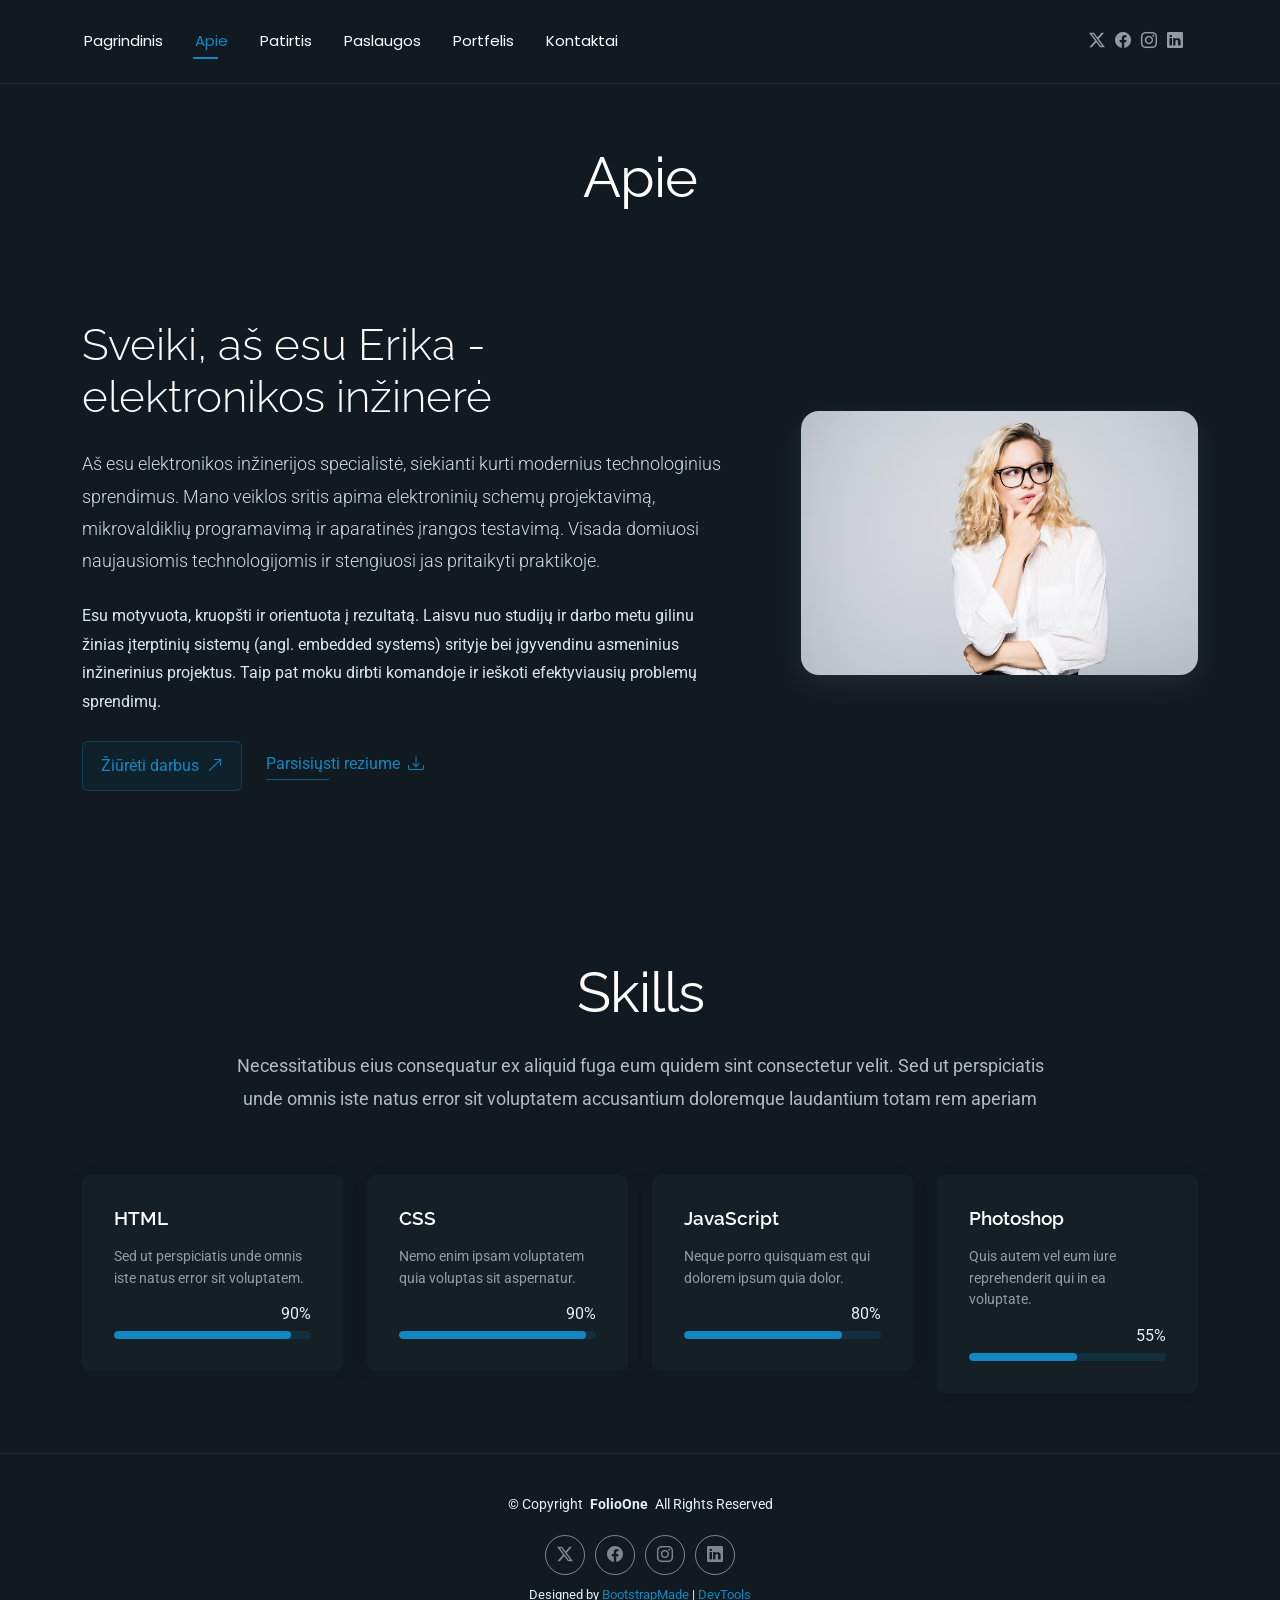
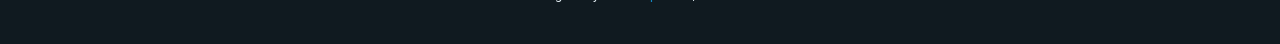
==== about.html @ 58df3f4d "Initial commit" ====
<!DOCTYPE html>
<html lang="en">

<head>
  <meta charset="utf-8">
  <meta content="width=device-width, initial-scale=1.0" name="viewport">
  <title>About - FolioOne Bootstrap Template</title>
  <meta name="description" content="">
  <meta name="keywords" content="">

  <!-- Favicons -->
  <link href="assets/img/favicon.png" rel="icon">
  <link href="assets/img/apple-touch-icon.png" rel="apple-touch-icon">

  <!-- Fonts -->
  <link href="https://fonts.googleapis.com" rel="preconnect">
  <link href="https://fonts.gstatic.com" rel="preconnect" crossorigin>
  <link href="https://fonts.googleapis.com/css2?family=Roboto:ital,wght@0,100;0,300;0,400;0,500;0,700;0,900;1,100;1,300;1,400;1,500;1,700;1,900&family=Poppins:ital,wght@0,100;0,200;0,300;0,400;0,500;0,600;0,700;0,800;0,900;1,100;1,200;1,300;1,400;1,500;1,600;1,700;1,800;1,900&family=Raleway:ital,wght@0,100;0,200;0,300;0,400;0,500;0,600;0,700;0,800;0,900;1,100;1,200;1,300;1,400;1,500;1,600;1,700;1,800;1,900&display=swap" rel="stylesheet">

  <!-- Vendor CSS Files -->
  <link href="assets/vendor/bootstrap/css/bootstrap.min.css" rel="stylesheet">
  <link href="assets/vendor/bootstrap-icons/bootstrap-icons.css" rel="stylesheet">
  <link href="assets/vendor/aos/aos.css" rel="stylesheet">
  <link href="assets/vendor/swiper/swiper-bundle.min.css" rel="stylesheet">
  <link href="assets/vendor/glightbox/css/glightbox.min.css" rel="stylesheet">

  <!-- Main CSS File -->
  <link href="assets/css/main.css" rel="stylesheet">

  <!-- =======================================================
  * Template Name: FolioOne
  * Template URL: https://bootstrapmade.com/folioone-bootstrap-portfolio-website-template/
  * Updated: Aug 23 2025 with Bootstrap v5.3.7
  * Author: BootstrapMade.com
  * License: https://bootstrapmade.com/license/
  ======================================================== -->
</head>

<body class="about-page">

  <header id="header" class="header d-flex align-items-center light-background sticky-top">
    <div class="container position-relative d-flex align-items-center justify-content-between">

      <!-- <a href="index.html" class="logo d-flex align-items-center me-auto me-xl-0">
      <img src="assets/img/logo.webp" alt="">
      <h1 class="sitename">FolioOne</h1> 
    </a> -->

      <nav id="navmenu" class="navmenu">
        <ul>
          <li><a href="index.html">Pagrindinis</a></li>
          <li><a href="about.html" class="active">Apie</a></li>
          <li><a href="resume.html">Patirtis</a></li>
          <li><a href="services.html">Paslaugos</a></li>
          <li><a href="portfolio.html">Portfelis</a></li>
          <li><a href="contact.html">Kontaktai</a></li>
        </ul>
        <i class="mobile-nav-toggle d-xl-none bi bi-list"></i>
      </nav>

      <div class="header-social-links">
        <a href="#" class="twitter"><i class="bi bi-twitter-x"></i></a>
        <a href="#" class="facebook"><i class="bi bi-facebook"></i></a>
        <a href="#" class="instagram"><i class="bi bi-instagram"></i></a>
        <a href="#" class="linkedin"><i class="bi bi-linkedin"></i></a>
      </div>

    </div>
  </header>

  <main class="main">

    <!-- About Section -->
    <section id="about" class="about section">

      <!-- Section Title -->
      <div class="container section-title" data-aos="fade-up">
        <h2>Apie</h2>
      </div><!-- End Section Title -->

      <div class="container" data-aos="fade-up" data-aos-delay="100">

        <!-- Intro + Photo -->
        <div class="row align-items-center justify-content-between gy-5 mb-5">
          <div class="col-lg-7" data-aos="fade-right" data-aos-delay="150">
            <div class="intro-content">
              <span class="eyebrow"></span>
              <h2 class="headline">Sveiki, aš esu Erika - elektronikos inžinerė</h2>
              <p class="lead">
                Aš esu elektronikos inžinerijos specialistė, siekianti kurti modernius technologinius sprendimus. Mano veiklos sritis apima elektroninių schemų projektavimą, mikrovaldiklių programavimą ir aparatinės įrangos testavimą. Visada domiuosi naujausiomis technologijomis ir stengiuosi jas pritaikyti praktikoje.
              </p>
              <p>
                Esu motyvuota, kruopšti ir orientuota į rezultatą. Laisvu nuo studijų ir darbo metu gilinu žinias įterptinių sistemų (angl. embedded systems) srityje bei įgyvendinu asmeninius inžinerinius projektus. Taip pat moku dirbti komandoje ir ieškoti efektyviausių problemų sprendimų.
              </p>

              <div class="cta-group">
                <a href="#portfolio" class="btn-ghost">
                  Žiūrėti darbus <i class="bi bi-arrow-up-right"></i>
                </a>
                <a href="#" class="link-underline">
                  Parsisiųsti reziume <i class="bi bi-download"></i>
                </a>
              </div>
            </div>
          </div>

          <div class="col-lg-5" data-aos="zoom-in" data-aos-delay="250">
            <figure class="profile-figure text-center text-lg-end">
              <img src="assets/img/person/woman.jpg" alt="Portrait of Alex" class="img-fluid profile-photo">
            </figure>
          </div>
        </div>
        <!-- End Intro + Photo -->
      </div>
    </section><!-- /About Section -->

    <!-- Skills Section -->
    <section id="skills" class="skills section">

      <!-- Section Title -->
      <div class="container section-title" data-aos="fade-up">
        <h2>Skills</h2>
        <p>Necessitatibus eius consequatur ex aliquid fuga eum quidem sint consectetur velit. Sed ut perspiciatis unde omnis iste natus error sit voluptatem accusantium doloremque laudantium totam rem aperiam</p>
      </div><!-- End Section Title -->

      <div class="container" data-aos="fade-up" data-aos-delay="100">

        <div class="row g-4 skills-animation">

          <div class="col-md-6 col-lg-3" data-aos="fade-up" data-aos-delay="100">
            <div class="skill-box">
              <h3>HTML</h3>
              <p>Sed ut perspiciatis unde omnis iste natus error sit voluptatem.</p>
              <span class="text-end d-block">90%</span>
              <div class="progress">
                <div class="progress-bar" role="progressbar" aria-valuenow="90" aria-valuemin="0" aria-valuemax="100"></div>
              </div>
            </div>
          </div>

          <div class="col-md-6 col-lg-3" data-aos="fade-up" data-aos-delay="200">
            <div class="skill-box">
              <h3>CSS</h3>
              <p>Nemo enim ipsam voluptatem quia voluptas sit aspernatur.</p>
              <span class="text-end d-block">90%</span>
              <div class="progress">
                <div class="progress-bar" role="progressbar" aria-valuenow="95" aria-valuemin="0" aria-valuemax="100"></div>
              </div>
            </div>
          </div>

          <div class="col-md-6 col-lg-3" data-aos="fade-up" data-aos-delay="300">
            <div class="skill-box">
              <h3>JavaScript</h3>
              <p>Neque porro quisquam est qui dolorem ipsum quia dolor.</p>
              <span class="text-end d-block">80%</span>
              <div class="progress">
                <div class="progress-bar" role="progressbar" aria-valuenow="80" aria-valuemin="0" aria-valuemax="100"></div>
              </div>
            </div>
          </div>

          <div class="col-md-6 col-lg-3" data-aos="fade-up" data-aos-delay="400">
            <div class="skill-box">
              <h3>Photoshop</h3>
              <p>Quis autem vel eum iure reprehenderit qui in ea voluptate.</p>
              <span class="text-end d-block">55%</span>
              <div class="progress">
                <div class="progress-bar" role="progressbar" aria-valuenow="55" aria-valuemin="0" aria-valuemax="100">
                </div>
              </div>
            </div>
          </div>

        </div>

      </div>

    </section><!-- /Skills Section -->
  </main>

  <footer id="footer" class="footer">

    <div class="container">
      <div class="copyright text-center ">
        <p>© <span>Copyright</span> <strong class="px-1 sitename">FolioOne</strong> <span>All Rights Reserved<br></span></p>
      </div>
      <div class="social-links d-flex justify-content-center">
        <a href=""><i class="bi bi-twitter-x"></i></a>
        <a href=""><i class="bi bi-facebook"></i></a>
        <a href=""><i class="bi bi-instagram"></i></a>
        <a href=""><i class="bi bi-linkedin"></i></a>
      </div>
      <div class="credits">
        <!-- All the links in the footer should remain intact. -->
        <!-- You can delete the links only if you've purchased the pro version. -->
        <!-- Licensing information: https://bootstrapmade.com/license/ -->
        <!-- Purchase the pro version with working PHP/AJAX contact form: [buy-url] -->
        Designed by <a href="https://bootstrapmade.com/">BootstrapMade</a> | <a href="https://bootstrapmade.com/tools/">DevTools</a>
      </div>
    </div>

  </footer>

  <!-- Scroll Top -->
  <a href="#" id="scroll-top" class="scroll-top d-flex align-items-center justify-content-center"><i class="bi bi-arrow-up-short"></i></a>

  <!-- Preloader -->
  <div id="preloader"></div>

  <!-- Vendor JS Files -->
  <script src="assets/vendor/bootstrap/js/bootstrap.bundle.min.js"></script>
  <script src="assets/vendor/php-email-form/validate.js"></script>
  <script src="assets/vendor/aos/aos.js"></script>
  <script src="assets/vendor/typed.js/typed.umd.js"></script>
  <script src="assets/vendor/waypoints/noframework.waypoints.js"></script>
  <script src="assets/vendor/purecounter/purecounter_vanilla.js"></script>
  <script src="assets/vendor/swiper/swiper-bundle.min.js"></script>
  <script src="assets/vendor/imagesloaded/imagesloaded.pkgd.min.js"></script>
  <script src="assets/vendor/isotope-layout/isotope.pkgd.min.js"></script>
  <script src="assets/vendor/glightbox/js/glightbox.min.js"></script>

  <!-- Main JS File -->
  <script src="assets/js/main.js"></script>

</body>

</html>
---- assets/css/main.css ----
/**
* Template Name: FolioOne
* Template URL: https://bootstrapmade.com/folioone-bootstrap-portfolio-website-template/
* Updated: Aug 23 2025 with Bootstrap v5.3.7
* Author: BootstrapMade.com
* License: https://bootstrapmade.com/license/
*/

/*--------------------------------------------------------------
# Font & Color Variables
# Help: https://bootstrapmade.com/color-system/
--------------------------------------------------------------*/
/* Fonts */
:root {
  --default-font: "Roboto",  system-ui, -apple-system, "Segoe UI", Roboto, "Helvetica Neue", Arial, "Noto Sans", "Liberation Sans", sans-serif, "Apple Color Emoji", "Segoe UI Emoji", "Segoe UI Symbol", "Noto Color Emoji";
  --heading-font: "Raleway",  sans-serif;
  --nav-font: "Poppins",  sans-serif;
}

/* Global Colors - The following color variables are used throughout the website. Updating them here will change the color scheme of the entire website */
:root { 
  --background-color: #101a20; /* Background color for the entire website, including individual sections */
  --default-color: #e7f2f7; /* Default color used for the majority of the text content across the entire website */
  --heading-color: #ffffff; /* Color for headings, subheadings and title throughout the website */
  --accent-color: #1387c1; /* Accent color that represents your brand on the website. It's used for buttons, links, and other elements that need to stand out */
  --surface-color: #141f26; /* The surface color is used as a background of boxed elements within sections, such as cards, icon boxes, or other elements that require a visual separation from the global background. */
  --contrast-color: #ffffff; /* Contrast color for text, ensuring readability against backgrounds of accent, heading, or default colors. */
}

/* Nav Menu Colors - The following color variables are used specifically for the navigation menu. They are separate from the global colors to allow for more customization options */
:root {
  --nav-color: #ffffff;  /* The default color of the main navmenu links */
  --nav-hover-color: #1387c1; /* Applied to main navmenu links when they are hovered over or active */
  --nav-mobile-background-color: #213642; /* Used as the background color for mobile navigation menu */
  --nav-dropdown-background-color: #051117; /* Used as the background color for dropdown items that appear when hovering over primary navigation items */
  --nav-dropdown-color: #e7f2f7; /* Used for navigation links of the dropdown items in the navigation menu. */
  --nav-dropdown-hover-color: #1387c1; /* Similar to --nav-hover-color, this color is applied to dropdown navigation links when they are hovered over. */
}

/* Color Presets - These classes override global colors when applied to any section or element, providing reuse of the sam color scheme. */

.light-background {
  --background-color: #142027;
  --surface-color: #325264;
}

.dark-background {
  --background-color: #0b1419;
  --default-color: #ffffff;
  --heading-color: #ffffff;
  --surface-color: #252525;
  --contrast-color: #ffffff;
}

/* Smooth scroll */
:root {
  scroll-behavior: smooth;
}

/*--------------------------------------------------------------
# General Styling & Shared Classes
--------------------------------------------------------------*/
body {
  color: var(--default-color);
  background-color: var(--background-color);
  font-family: var(--default-font);
}

a {
  color: var(--accent-color);
  text-decoration: none;
  transition: 0.3s;
}

a:hover {
  color: color-mix(in srgb, var(--accent-color), transparent 25%);
  text-decoration: none;
}

h1,
h2,
h3,
h4,
h5,
h6 {
  color: var(--heading-color);
  font-family: var(--heading-font);
}

/* PHP Email Form Messages
------------------------------*/
.php-email-form .error-message {
  display: none;
  background: #df1529;
  color: #ffffff;
  text-align: left;
  padding: 15px;
  margin-bottom: 24px;
  font-weight: 600;
}

.php-email-form .sent-message {
  display: none;
  color: #ffffff;
  background: #059652;
  text-align: center;
  padding: 15px;
  margin-bottom: 24px;
  font-weight: 600;
}

.php-email-form .loading {
  display: none;
  background: var(--surface-color);
  text-align: center;
  padding: 15px;
  margin-bottom: 24px;
}

.php-email-form .loading:before {
  content: "";
  display: inline-block;
  border-radius: 50%;
  width: 24px;
  height: 24px;
  margin: 0 10px -6px 0;
  border: 3px solid var(--accent-color);
  border-top-color: var(--surface-color);
  animation: php-email-form-loading 1s linear infinite;
}

@keyframes php-email-form-loading {
  0% {
    transform: rotate(0deg);
  }

  100% {
    transform: rotate(360deg);
  }
}

/*--------------------------------------------------------------
# Global Header
--------------------------------------------------------------*/
.header {
  --background-color: rgba(255, 255, 255, 0);
  color: var(--default-color);
  background-color: var(--background-color);
  padding: 15px 0;
  transition: all 0.5s;
  z-index: 997;
  border-bottom: 1px solid color-mix(in srgb, var(--default-color), transparent 92%);
}

.header .logo {
  line-height: 1;
}

.header .logo img {
  max-height: 36px;
  margin-right: 8px;
}

.header .logo h1 {
  font-size: 32px;
  margin: 0;
  font-weight: 400;
  color: var(--heading-color);
}

.header .header-social-links {
  padding-right: 15px;
}

.header .header-social-links a {
  color: color-mix(in srgb, var(--default-color), transparent 40%);
  padding-left: 6px;
  display: inline-block;
  transition: 0.3s;
  font-size: 16px;
}

.header .header-social-links a:hover {
  color: var(--default-color);
}

.header .header-social-links a i {
  line-height: 0px;
}

@media (max-width: 1200px) {
  .header .logo {
    order: 1;
  }

  .header .header-social-links {
    order: 2;
  }

  .header .navmenu {
    order: 3;
  }
}

/* Global Header on Scroll
------------------------------*/
.scrolled .header {
  --background-color: rgba(16, 26, 32, 0.9);
}

/*--------------------------------------------------------------
# Navigation Menu
--------------------------------------------------------------*/
/* Desktop Navigation */
@media (min-width: 1200px) {
  .navmenu {
    padding: 0;
  }

  .navmenu ul {
    margin: 0;
    padding: 0;
    display: flex;
    list-style: none;
    align-items: center;
  }

  .navmenu li {
    position: relative;
  }

  .navmenu>ul>li {
    white-space: nowrap;
    padding: 15px 28px 15px 0;
  }

  .navmenu>ul>li:last-child {
    padding-right: 0;
  }

  .navmenu a,
  .navmenu a:focus {
    color: var(--nav-color);
    font-size: 15px;
    padding: 0 2px;
    font-family: var(--nav-font);
    font-weight: 400;
    display: flex;
    align-items: center;
    justify-content: space-between;
    white-space: nowrap;
    transition: 0.3s;
    position: relative;
  }

  .navmenu a i,
  .navmenu a:focus i {
    font-size: 12px;
    line-height: 0;
    margin-left: 5px;
    transition: 0.3s;
  }

  .navmenu>ul>li>a:before {
    content: "";
    position: absolute;
    height: 2px;
    bottom: -6px;
    left: 0;
    background-color: var(--nav-hover-color);
    visibility: hidden;
    width: 0px;
    transition: all 0.3s ease-in-out 0s;
  }

  .navmenu a:hover:before,
  .navmenu li:hover>a:before,
  .navmenu .active:before {
    visibility: visible;
    width: 25px;
  }

  .navmenu li:hover>a,
  .navmenu .active,
  .navmenu .active:focus {
    color: var(--nav-hover-color);
  }

  .navmenu .dropdown ul {
    margin: 0;
    padding: 10px 0;
    background: var(--nav-dropdown-background-color);
    display: block;
    position: absolute;
    visibility: hidden;
    left: -5px;
    top: 130%;
    opacity: 0;
    transition: 0.3s;
    border-radius: 4px;
    z-index: 99;
    box-shadow: 0px 0px 30px rgba(0, 0, 0, 0.1);
  }

  .navmenu .dropdown ul li {
    min-width: 200px;
  }

  .navmenu .dropdown ul a {
    padding: 10px 20px;
    font-size: 15px;
    text-transform: none;
    color: var(--nav-dropdown-color);
  }

  .navmenu .dropdown ul a i {
    font-size: 12px;
  }

  .navmenu .dropdown ul a:hover,
  .navmenu .dropdown ul .active:hover,
  .navmenu .dropdown ul li:hover>a {
    color: var(--nav-dropdown-hover-color);
  }

  .navmenu .dropdown:hover>ul {
    opacity: 1;
    top: 100%;
    visibility: visible;
  }

  .navmenu .dropdown .dropdown ul {
    top: 0;
    left: -90%;
    visibility: hidden;
  }

  .navmenu .dropdown .dropdown:hover>ul {
    opacity: 1;
    top: 0;
    left: -100%;
    visibility: visible;
  }
}

/* Mobile Navigation */
@media (max-width: 1199px) {
  .mobile-nav-toggle {
    color: var(--nav-color);
    font-size: 28px;
    line-height: 0;
    margin-right: 10px;
    cursor: pointer;
    transition: color 0.3s;
  }

  .navmenu {
    padding: 0;
    z-index: 9997;
  }

  .navmenu ul {
    display: none;
    list-style: none;
    position: absolute;
    inset: 60px 20px 20px 20px;
    padding: 10px 0;
    margin: 0;
    border-radius: 6px;
    background-color: var(--nav-mobile-background-color);
    border: 1px solid color-mix(in srgb, var(--default-color), transparent 90%);
    box-shadow: none;
    overflow-y: auto;
    transition: 0.3s;
    z-index: 9998;
  }

  .navmenu a,
  .navmenu a:focus {
    color: var(--nav-dropdown-color);
    padding: 10px 20px;
    font-family: var(--nav-font);
    font-size: 17px;
    font-weight: 500;
    display: flex;
    align-items: center;
    justify-content: space-between;
    white-space: nowrap;
    transition: 0.3s;
  }

  .navmenu a i,
  .navmenu a:focus i {
    font-size: 12px;
    line-height: 0;
    margin-left: 5px;
    width: 30px;
    height: 30px;
    display: flex;
    align-items: center;
    justify-content: center;
    border-radius: 50%;
    transition: 0.3s;
    background-color: color-mix(in srgb, var(--accent-color), transparent 90%);
  }

  .navmenu a i:hover,
  .navmenu a:focus i:hover {
    background-color: var(--accent-color);
    color: var(--contrast-color);
  }

  .navmenu a:hover,
  .navmenu .active,
  .navmenu .active:focus {
    color: var(--nav-dropdown-hover-color);
  }

  .navmenu .active i,
  .navmenu .active:focus i {
    background-color: var(--accent-color);
    color: var(--contrast-color);
    transform: rotate(180deg);
  }

  .navmenu .dropdown ul {
    position: static;
    display: none;
    z-index: 99;
    padding: 10px 0;
    margin: 10px 20px;
    background-color: var(--nav-dropdown-background-color);
    transition: all 0.5s ease-in-out;
  }

  .navmenu .dropdown ul ul {
    background-color: rgba(33, 37, 41, 0.1);
  }

  .navmenu .dropdown>.dropdown-active {
    display: block;
    background-color: rgba(33, 37, 41, 0.03);
  }

  .mobile-nav-active {
    overflow: hidden;
  }

  .mobile-nav-active .mobile-nav-toggle {
    color: #fff;
    position: absolute;
    font-size: 32px;
    top: 15px;
    right: 15px;
    margin-right: 0;
    z-index: 9999;
  }

  .mobile-nav-active .navmenu {
    position: fixed;
    overflow: hidden;
    inset: 0;
    background: rgba(33, 37, 41, 0.8);
    transition: 0.3s;
  }

  .mobile-nav-active .navmenu>ul {
    display: block;
  }
}

/*--------------------------------------------------------------
# Global Footer
--------------------------------------------------------------*/
.footer {
  color: var(--default-color);
  background-color: var(--background-color);
  font-size: 14px;
  padding: 40px 0;
  position: relative;
  border-top: 1px solid color-mix(in srgb, var(--default-color), transparent 92%);
}

.footer .copyright p {
  margin-bottom: 0;
}

.footer .social-links {
  margin-top: 20px;
}

.footer .social-links a {
  display: flex;
  align-items: center;
  justify-content: center;
  width: 40px;
  height: 40px;
  border-radius: 50%;
  border: 1px solid color-mix(in srgb, var(--default-color), transparent 50%);
  font-size: 16px;
  color: color-mix(in srgb, var(--default-color), transparent 50%);
  margin: 0 5px;
  transition: 0.3s;
}

.footer .social-links a:hover {
  color: var(--accent-color);
  border-color: var(--accent-color);
}

.footer .credits {
  margin-top: 10px;
  font-size: 13px;
  text-align: center;
}

/*--------------------------------------------------------------
# Preloader
--------------------------------------------------------------*/
#preloader {
  position: fixed;
  inset: 0;
  z-index: 9999;
  overflow: hidden;
  background-color: var(--background-color);
  transition: all 0.6s ease-out;
  width: 100%;
  height: 100vh;
}

#preloader:before,
#preloader:after {
  content: "";
  position: absolute;
  border: 4px solid var(--accent-color);
  border-radius: 50%;
  animation: animate-preloader 2s cubic-bezier(0, 0.2, 0.8, 1) infinite;
}

#preloader:after {
  animation-delay: -0.5s;
}

@keyframes animate-preloader {
  0% {
    width: 10px;
    height: 10px;
    top: calc(50% - 5px);
    left: calc(50% - 5px);
    opacity: 1;
  }

  100% {
    width: 72px;
    height: 72px;
    top: calc(50% - 36px);
    left: calc(50% - 36px);
    opacity: 0;
  }
}

/*--------------------------------------------------------------
# Scroll Top Button
--------------------------------------------------------------*/
.scroll-top {
  position: fixed;
  visibility: hidden;
  opacity: 0;
  right: 15px;
  bottom: -15px;
  z-index: 99999;
  background-color: var(--accent-color);
  width: 44px;
  height: 44px;
  border-radius: 50px;
  transition: all 0.4s;
}

.scroll-top i {
  font-size: 24px;
  color: var(--contrast-color);
  line-height: 0;
}

.scroll-top:hover {
  background-color: color-mix(in srgb, var(--accent-color), transparent 20%);
  color: var(--contrast-color);
}

.scroll-top.active {
  visibility: visible;
  opacity: 1;
  bottom: 15px;
}

/*--------------------------------------------------------------
# Disable aos animation delay on mobile devices
--------------------------------------------------------------*/
@media screen and (max-width: 768px) {
  [data-aos-delay] {
    transition-delay: 0 !important;
  }
}

/*--------------------------------------------------------------
# Global Page Titles & Breadcrumbs
--------------------------------------------------------------*/
.page-title {
  color: var(--default-color);
  background-color: var(--background-color);
  position: relative;
}

.page-title .heading {
  padding: 80px 0;
  border-top: 1px solid color-mix(in srgb, var(--default-color), transparent 90%);
}

.page-title .heading h1 {
  font-size: 38px;
  font-weight: 700;
}

.page-title nav {
  background-color: color-mix(in srgb, var(--default-color), transparent 96%);
  padding: 20px 0;
}

.page-title nav ol {
  display: flex;
  flex-wrap: wrap;
  list-style: none;
  padding: 0;
  margin: 0;
  font-size: 16px;
  font-weight: 400;
}

.page-title nav ol li+li {
  padding-left: 10px;
}

.page-title nav ol li+li::before {
  content: "/";
  display: inline-block;
  padding-right: 10px;
  color: color-mix(in srgb, var(--default-color), transparent 70%);
}

/*--------------------------------------------------------------
# Global Sections
--------------------------------------------------------------*/
section,
.section {
  color: var(--default-color);
  background-color: var(--background-color);
  padding: 60px 0;
  scroll-margin-top: 100px;
  overflow: clip;
}

@media (max-width: 1199px) {

  section,
  .section {
    scroll-margin-top: 66px;
  }
}

/*--------------------------------------------------------------
# Global Section Titles
--------------------------------------------------------------*/
.section-title {
  text-align: center;
  padding-bottom: 60px;
  position: relative;
}

.section-title h2 {
  font-size: 3.5rem;
  font-weight: 400;
  line-height: 1.2;
  color: var(--heading-color);
  margin-bottom: 1.5rem;
  letter-spacing: -1px;
}

@media (max-width: 768px) {
  .section-title h2 {
    font-size: 2.5rem;
  }
}

.section-title p {
  font-size: 1.125rem;
  line-height: 1.8;
  color: color-mix(in srgb, var(--default-color), transparent 25%);
  max-width: 900px;
  margin: 0 auto;
  text-wrap: balance;
}

/*--------------------------------------------------------------
# Hero Section
--------------------------------------------------------------*/
.hero {
  padding: 80px 0;
  min-height: 100vh;
  display: flex;
  align-items: center;
}

.hero .hero-content h1 {
  font-size: 3.5rem;
  font-weight: 700;
  margin-bottom: 1rem;
  line-height: 1.2;
}

.hero .hero-content h1 .highlight {
  color: var(--accent-color);
  position: relative;
}

.hero .hero-content h1 .highlight::after {
  content: "";
  position: absolute;
  bottom: 0;
  left: 0;
  width: 100%;
  height: 3px;
  background: linear-gradient(90deg, var(--accent-color), color-mix(in srgb, var(--accent-color), transparent 50%));
  border-radius: 2px;
}

@media (max-width: 768px) {
  .hero .hero-content h1 {
    font-size: 2.5rem;
  }
}

.hero .hero-content h2 {
  font-size: 1.5rem;
  font-weight: 400;
  margin-bottom: 2rem;
  color: color-mix(in srgb, var(--default-color), transparent 20%);
}

.hero .hero-content h2 .typed {
  color: var(--accent-color);
  font-weight: 600;
}

@media (max-width: 768px) {
  .hero .hero-content h2 {
    font-size: 1.25rem;
  }
}

.hero .hero-content p {
  font-size: 1.1rem;
  line-height: 1.6;
  margin-bottom: 2.5rem;
  color: color-mix(in srgb, var(--default-color), transparent 30%);
}

.hero .hero-actions {
  display: flex;
  gap: 1rem;
  margin-bottom: 3rem;
}

.hero .hero-actions .btn {
  padding: 12px 30px;
  border-radius: 50px;
  font-weight: 600;
  text-decoration: none;
  transition: all 0.3s ease;
  border: 2px solid;
}

.hero .hero-actions .btn.btn-primary {
  background: var(--accent-color);
  color: var(--contrast-color);
  border-color: var(--accent-color);
}

.hero .hero-actions .btn.btn-primary:hover {
  background: color-mix(in srgb, var(--accent-color), black 15%);
  border-color: color-mix(in srgb, var(--accent-color), black 15%);
  transform: translateY(-2px);
}

.hero .hero-actions .btn.btn-outline {
  background: transparent;
  color: var(--accent-color);
  border-color: var(--accent-color);
}

.hero .hero-actions .btn.btn-outline:hover {
  transform: translateY(-2px);
}

@media (max-width: 576px) {
  .hero .hero-actions {
    flex-direction: column;
  }

  .hero .hero-actions .btn {
    text-align: center;
  }
}

.hero .social-links {
  display: flex;
  gap: 1rem;
}

.hero .social-links a {
  width: 45px;
  height: 45px;
  background: var(--surface-color);
  border-radius: 50%;
  display: flex;
  align-items: center;
  justify-content: center;
  color: var(--default-color);
  font-size: 1.2rem;
  transition: all 0.3s ease;
}

.hero .social-links a:hover {
  background: var(--accent-color);
  color: var(--contrast-color);
  transform: translateY(-3px);
  box-shadow: 0 8px 25px color-mix(in srgb, var(--accent-color), transparent 70%);
}

.hero .hero-image {
  position: relative;
}

.hero .hero-image .image-wrapper {
  position: relative;
  max-width: 450px;
  margin: 0 auto;
}

.hero .hero-image .image-wrapper img {
  border-radius: 20px;
  box-shadow: 0 5px 15px color-mix(in srgb, var(--default-color), transparent 95%);
  transition: transform 0.3s ease;
}

.hero .hero-image .image-wrapper img:hover {
  transform: scale(1.02);
}

.hero .hero-image .floating-elements {
  position: absolute;
  top: 0;
  left: 0;
  right: 0;
  bottom: 0;
  pointer-events: none;
}

.hero .hero-image .floating-elements .floating-card {
  position: absolute;
  background: var(--surface-color);
  padding: 15px 20px;
  border-radius: 15px;
  box-shadow: 0 10px 30px color-mix(in srgb, var(--default-color), transparent 90%);
  display: flex;
  align-items: center;
  gap: 10px;
  font-weight: 600;
  animation: float 3s ease-in-out infinite;
}

.hero .hero-image .floating-elements .floating-card i {
  font-size: 1.5rem;
  color: var(--accent-color);
}

.hero .hero-image .floating-elements .floating-card.design {
  top: 10%;
  right: -10%;
  animation-delay: 0s;
}

.hero .hero-image .floating-elements .floating-card.code {
  bottom: 30%;
  left: -15%;
  animation-delay: 1s;
}

.hero .hero-image .floating-elements .floating-card.creativity {
  top: 60%;
  right: -5%;
  animation-delay: 2s;
}

@media (max-width: 992px) {
  .hero .hero-image .floating-elements .floating-card {
    display: none;
  }
}

@keyframes float {

  0%,
  100% {
    transform: translateY(0px);
  }

  50% {
    transform: translateY(-10px);
  }
}

@media (max-width: 992px) {
  .hero .hero-content {
    text-align: center;
    margin-bottom: 3rem;
  }
}

/*--------------------------------------------------------------
# About Section
--------------------------------------------------------------*/
.about .intro-content .eyebrow {
  display: inline-block;
  letter-spacing: 0.12em;
  text-transform: uppercase;
  font-size: 12px;
  color: color-mix(in srgb, var(--default-color), transparent 40%);
  margin-bottom: 16px;
}

.about .intro-content .headline {
  font-family: var(--heading-font);
  font-weight: 300;
  line-height: 1.2;
  font-size: clamp(28px, 4vw, 44px);
  margin: 0 0 24px 0;
}

.about .intro-content .lead {
  font-size: 18px;
  line-height: 1.8;
  color: color-mix(in srgb, var(--default-color), transparent 10%);
  margin-bottom: 24px;
}

.about .intro-content p {
  line-height: 1.8;
  margin-bottom: 24px;
  color: color-mix(in srgb, var(--default-color), transparent 5%);
}

.about .intro-content .cta-group {
  display: flex;
  gap: 24px;
  align-items: center;
  margin-top: 24px;
}

.about .intro-content .cta-group .btn-ghost {
  display: inline-flex;
  align-items: center;
  gap: 8px;
  padding: 12px 18px;
  border-radius: 6px;
  color: var(--accent-color);
  background: color-mix(in srgb, var(--accent-color), transparent 92%);
  border: 1px solid color-mix(in srgb, var(--accent-color), transparent 70%);
  transition: 0.3s ease-in-out;
}

.about .intro-content .cta-group .btn-ghost:hover,
.about .intro-content .cta-group .btn-ghost:focus {
  color: var(--contrast-color);
  background: var(--accent-color);
  border-color: var(--accent-color);
  outline: none;
  box-shadow: 0 0 0 3px color-mix(in srgb, var(--accent-color), transparent 70%);
}

.about .intro-content .cta-group .link-underline {
  display: inline-flex;
  align-items: center;
  gap: 8px;
  position: relative;
  color: var(--accent-color);
  padding-bottom: 4px;
  transition: 0.3s ease-in-out;
}

.about .intro-content .cta-group .link-underline::after {
  content: "";
  position: absolute;
  left: 0;
  right: 0;
  bottom: 0;
  height: 1px;
  background: color-mix(in srgb, var(--accent-color), transparent 40%);
  transform: scaleX(0.4);
  transform-origin: left;
  transition: 0.3s ease-in-out;
}

.about .intro-content .cta-group .link-underline:hover,
.about .intro-content .cta-group .link-underline:focus {
  color: color-mix(in srgb, var(--accent-color), transparent 10%);
  outline: none;
}

.about .intro-content .cta-group .link-underline:hover::after,
.about .intro-content .cta-group .link-underline:focus::after {
  transform: scaleX(1);
}

.about .profile-figure {
  margin: 0;
}

.about .profile-figure .profile-photo {
  width: 88%;
  max-width: 440px;
  border-radius: 18px;
  box-shadow: 0 10px 30px color-mix(in srgb, var(--default-color), transparent 92%);
  transform: translateY(0);
  transition: transform 0.3s ease-in-out;
}

.about .profile-figure .profile-caption {
  margin-top: 24px;
  display: flex;
  align-items: center;
  justify-content: center;
}

.about .profile-figure .profile-caption .meta {
  font-size: 14px;
  color: color-mix(in srgb, var(--default-color), transparent 20%);
}

.about .profile-figure .profile-caption .meta .funfact {
  font-size: 13px;
  margin-top: 4px;
  color: color-mix(in srgb, var(--default-color), transparent 35%);
}

.about .profile-figure:hover .profile-photo {
  transform: translateY(-4px);
}

.about .skill-item {
  padding: 24px;
  border-radius: 6px;
  transition: 0.3s ease-in-out;
  background: color-mix(in srgb, var(--surface-color), var(--accent-color) 2%);
  border: 1px solid color-mix(in srgb, var(--default-color), transparent 88%);
  height: 100%;
}

.about .skill-item i {
  font-size: 24px;
  color: var(--accent-color);
  margin-bottom: 16px;
  display: inline-block;
}

.about .skill-item h3 {
  font-size: 16px;
  margin-bottom: 6px;
  font-weight: 500;
}

.about .skill-item p {
  margin: 0;
  font-size: 14px;
  color: color-mix(in srgb, var(--default-color), transparent 25%);
}

.about .skill-item:hover {
  transform: translateY(-3px);
  border-color: color-mix(in srgb, var(--accent-color), transparent 60%);
  box-shadow: 0 10px 30px color-mix(in srgb, var(--default-color), transparent 92%);
}

.about .timeline-item {
  position: relative;
  padding-left: 26px;
}

.about .timeline-item time {
  display: inline-block;
  font-size: 12px;
  letter-spacing: 0.08em;
  text-transform: uppercase;
  color: color-mix(in srgb, var(--default-color), transparent 45%);
  margin-bottom: 6px;
}

.about .timeline-item h4 {
  font-size: 18px;
  font-weight: 400;
  margin: 0 0 6px;
}

.about .timeline-item p {
  font-size: 14px;
  color: color-mix(in srgb, var(--default-color), transparent 25%);
  margin: 0;
}

.about .timeline-item .dot {
  position: absolute;
  left: 0;
  top: 4px;
  width: 10px;
  height: 10px;
  border-radius: 50%;
  background: var(--accent-color);
  box-shadow: 0 0 0 6px color-mix(in srgb, var(--accent-color), transparent 80%);
}

.about .personal-quote {
  padding: 24px 0;
}

.about .personal-quote p {
  font-family: var(--heading-font);
  font-weight: 300;
  font-size: clamp(20px, 3vw, 28px);
  line-height: 1.5;
  color: color-mix(in srgb, var(--default-color), transparent 5%);
  margin: 0 auto;
  max-width: 800px;
}

.about .fact-pill {
  display: flex;
  align-items: center;
  justify-content: center;
  gap: 10px;
  padding: 10px 14px;
  border-radius: 999px;
  border: 1px solid color-mix(in srgb, var(--default-color), transparent 85%);
  background: var(--surface-color);
  color: color-mix(in srgb, var(--default-color), transparent 10%);
  transition: 0.3s ease-in-out;
}

.about .fact-pill i {
  color: var(--accent-color);
}

.about .fact-pill span {
  font-size: 14px;
}

.about .fact-pill:hover {
  transform: translateY(-2px);
  border-color: color-mix(in srgb, var(--accent-color), transparent 60%);
  box-shadow: 0 10px 30px color-mix(in srgb, var(--default-color), transparent 92%);
}

.about .fact-pill:focus-within {
  box-shadow: 0 0 0 3px color-mix(in srgb, var(--accent-color), transparent 70%);
}

@media (max-width: 992px) {
  .about .profile-figure {
    text-align: center !important;
  }

  .about .profile-figure .profile-photo {
    width: 72%;
  }

  .about .intro-content .cta-group {
    flex-wrap: wrap;
  }
}

@media (max-width: 576px) {
  .about .profile-figure .profile-photo {
    width: 100%;
  }
}

/*--------------------------------------------------------------
# Skills Section
--------------------------------------------------------------*/
.skills .skill-box {
  background-color: var(--surface-color);
  padding: 2rem;
  border-radius: 8px;
  box-shadow: 0 0 20px rgba(0, 0, 0, 0.05);
}

.skills .skill-box h3 {
  font-size: 1.2rem;
  margin-bottom: 1rem;
  font-weight: 600;
}

.skills .skill-box p {
  font-size: 0.9rem;
  margin-bottom: 0.8rem;
  opacity: 0.6;
}

.skills .skill-box .progress {
  background-color: color-mix(in srgb, var(--accent-color), transparent 85%);
  border-radius: 50px;
  height: 8px;
  margin-top: 5px;
  overflow: hidden;
}

.skills .skill-box .progress .progress-bar {
  background-color: var(--accent-color);
  height: 100%;
  position: relative;
  border-radius: 50px;
  transition: 0.9s;
  width: 1px;
}

/*--------------------------------------------------------------
# Stats Section
--------------------------------------------------------------*/
.stats .avatars {
  position: relative;
}

.stats .avatars img {
  width: 60px;
  height: 60px;
  border: 3px solid var(--accent-color);
  margin-right: -15px;
  transition: transform 0.3s ease;
}

.stats .avatars img:hover {
  transform: translateY(-5px);
  z-index: 2;
}

.stats .counters h2 {
  color: var(--heading-color);
  font-size: 48px;
  font-weight: 700;
  margin-bottom: 10px;
}

.stats .counters h2 span {
  display: inline-block;
}

.stats .counters p {
  color: var(--default-color);
  font-size: 18px;
  margin: 0;
  opacity: 0.9;
}

@media (max-width: 991px) {
  .stats .row {
    text-align: center;
  }

  .stats .avatars {
    justify-content: center;
    margin-bottom: 40px;
  }

  .stats .counters h2 {
    font-size: 36px;
  }

  .stats .counters p {
    font-size: 16px;
  }

  .stats .counters .col-md-4 {
    margin-bottom: 30px;
  }

  .stats .counters .col-md-4:last-child {
    margin-bottom: 0;
  }
}

@media (max-width: 576px) {
  .stats {
    padding: 60px 0;
  }

  .stats .avatars {
    flex-wrap: wrap;
    justify-content: center;
  }

  .stats .avatars img {
    margin: 0 -8px;
  }
}

/*--------------------------------------------------------------
# Testimonials Section
--------------------------------------------------------------*/
.testimonials .testimonials-carousel,
.testimonials .testimonials-slider {
  overflow: hidden;
}

.testimonials .testimonial-item .testimonial-content {
  border-left: 3px solid var(--accent-color);
  padding-left: 30px;
}

.testimonials .testimonial-item .testimonial-img {
  border-radius: 50%;
  border: 4px solid var(--background-color);
  margin: 0 auto;
}

.testimonials .testimonial-item h3 {
  font-size: 20px;
  font-weight: bold;
  margin: 10px 0 5px 0;
}

.testimonials .testimonial-item h4 {
  font-size: 14px;
  color: color-mix(in srgb, var(--default-color), transparent 40%);
  margin: 0 0 10px 0;
}

.testimonials .testimonial-item .stars i {
  color: #ffc107;
  margin: 0 1px;
}

.testimonials .testimonial-item .quote-icon-left,
.testimonials .testimonial-item .quote-icon-right {
  color: color-mix(in srgb, var(--accent-color), transparent 50%);
  font-size: 26px;
  line-height: 0;
}

.testimonials .testimonial-item .quote-icon-left {
  display: inline-block;
  left: -5px;
  position: relative;
}

.testimonials .testimonial-item .quote-icon-right {
  display: inline-block;
  right: -5px;
  position: relative;
  top: 10px;
  transform: scale(-1, -1);
}

.testimonials .testimonial-item p {
  font-style: italic;
}

.testimonials .swiper-wrapper {
  height: auto;
}

.testimonials .swiper-pagination {
  margin-top: 30px;
  position: relative;
}

.testimonials .swiper-pagination .swiper-pagination-bullet {
  width: 12px;
  height: 12px;
  background-color: color-mix(in srgb, var(--default-color), transparent 85%);
  opacity: 1;
}

.testimonials .swiper-pagination .swiper-pagination-bullet-active {
  background-color: var(--accent-color);
}

/*--------------------------------------------------------------
# Resume Section
--------------------------------------------------------------*/
.resume .resume-item {
  margin-bottom: 3rem;
}

.resume .resume-item .resume-title {
  font-size: 1.75rem;
  font-weight: 700;
  margin-bottom: 1.5rem;
  padding-bottom: 1.5rem;
  position: relative;
  color: var(--heading-color);
}

.resume .resume-item .resume-title::after {
  content: "";
  position: absolute;
  display: block;
  width: 50px;
  height: 3px;
  background: var(--accent-color);
  bottom: 0;
  left: 0;
}

.resume .resume-item .resume-content {
  padding-left: 1.25rem;
  border-left: 2px solid color-mix(in srgb, var(--accent-color), transparent 85%);
}

.resume .resume-item article {
  position: relative;
  margin-bottom: 2.5rem;
}

.resume .resume-item article::before {
  content: "";
  position: absolute;
  width: 16px;
  height: 16px;
  border-radius: 50%;
  left: -1.8rem;
  top: 0.25rem;
  background: var(--background-color);
  border: 2px solid var(--accent-color);
}

.resume .resume-item article h4 {
  font-size: 1.25rem;
  font-weight: 600;
  margin-bottom: 0.5rem;
  color: var(--heading-color);
}

.resume .resume-item article h5 {
  font-size: 1rem;
  background: color-mix(in srgb, var(--accent-color), transparent 92%);
  padding: 0.375rem 0.75rem;
  display: inline-block;
  font-weight: 600;
  margin: 0.5rem 0;
  color: var(--accent-color);
  border-radius: 4px;
}

.resume .resume-item article .institution,
.resume .resume-item article .company {
  font-size: 1rem;
  margin-bottom: 1rem;
  color: color-mix(in srgb, var(--default-color), transparent 25%);
}

.resume .resume-item article p {
  margin-bottom: 1rem;
}

.resume .resume-item article ul {
  padding-left: 1.25rem;
  margin-bottom: 0;
}

.resume .resume-item article ul li {
  padding-bottom: 0.75rem;
  position: relative;
}

.resume .resume-item article ul li:last-child {
  padding-bottom: 0;
}

.resume .skill-item {
  margin-bottom: 2rem;
}

.resume .skill-item h4 {
  font-size: 1rem;
  font-weight: 600;
  margin-bottom: 0.75rem;
  color: var(--heading-color);
}

.resume .skill-item .progress {
  height: 0.75rem;
  background-color: color-mix(in srgb, var(--accent-color), transparent 92%);
  border-radius: 1rem;
  overflow: visible;
}

.resume .skill-item .progress .progress-bar {
  background-color: var(--accent-color);
  position: relative;
  border-radius: 1rem;
  width: 0;
  transition: width 1s ease;
}

.resume .skill-item .progress .progress-bar::after {
  content: attr(aria-valuenow) "%";
  position: absolute;
  right: 0;
  top: -1.75rem;
  font-size: 0.875rem;
  font-weight: 600;
  color: var(--accent-color);
}

@media (max-width: 991.98px) {
  .resume .resume-item {
    margin-bottom: 2rem;
  }
}

@media (max-width: 767.98px) {
  .resume .resume-content {
    padding-left: 1rem !important;
  }

  .resume article::before {
    left: -2rem !important;
  }
}

/*--------------------------------------------------------------
# Services Section
--------------------------------------------------------------*/
.services .service-item {
  display: flex;
  background-color: var(--surface-color);
  border-radius: 12px;
  padding: 2rem;
  height: 100%;
  position: relative;
  overflow: hidden;
  box-shadow: 0 5px 20px rgba(0, 0, 0, 0.03);
  transition: all 0.4s ease;
}

.services .service-item::before {
  content: "";
  position: absolute;
  left: 0;
  top: 0;
  height: 100%;
  width: 4px;
  background-color: var(--accent-color);
  transform: scaleY(0);
  transform-origin: bottom;
  transition: transform 0.4s cubic-bezier(0.65, 0, 0.35, 1);
}

.services .service-item:hover {
  box-shadow: 0 10px 30px rgba(0, 0, 0, 0.08);
  transform: translateY(-5px);
}

.services .service-item:hover::before {
  transform: scaleY(1);
}

.services .service-item:hover .service-icon {
  background-color: var(--accent-color);
  color: var(--contrast-color);
  transform: rotateY(180deg);
}

.services .service-item:hover .service-icon i {
  transform: rotateY(180deg);
}

.services .service-item:hover .service-link i {
  transform: translateX(5px);
}

.services .service-icon {
  flex-shrink: 0;
  width: 70px;
  height: 70px;
  border-radius: 12px;
  background-color: color-mix(in srgb, var(--accent-color), transparent 90%);
  color: var(--accent-color);
  display: flex;
  align-items: center;
  justify-content: center;
  margin-right: 1.5rem;
  transition: all 0.5s ease;
}

.services .service-icon i {
  font-size: 2rem;
  transition: transform 0.5s ease;
}

.services .service-content {
  flex-grow: 1;
}

.services .service-content h3 {
  font-size: 1.4rem;
  margin-bottom: 1rem;
  font-weight: 700;
  color: var(--heading-color);
}

.services .service-content p {
  margin-bottom: 1.25rem;
  color: color-mix(in srgb, var(--default-color), transparent 20%);
}

.services .service-link {
  display: inline-flex;
  align-items: center;
  color: var(--accent-color);
  font-weight: 600;
  text-decoration: none;
  transition: color 0.3s ease;
}

.services .service-link span {
  margin-right: 0.5rem;
}

.services .service-link i {
  transition: transform 0.3s ease;
}

.services .service-link:hover {
  color: color-mix(in srgb, var(--accent-color), transparent 25%);
}

@media (max-width: 767.98px) {
  .services .service-item {
    padding: 1.5rem;
    margin-bottom: 1rem;
  }

  .services .service-icon {
    width: 60px;
    height: 60px;
    margin-right: 1rem;
  }

  .services .service-icon i {
    font-size: 1.5rem;
  }

  .services .service-content h3 {
    font-size: 1.2rem;
    margin-bottom: 0.75rem;
  }

  .services .service-content p {
    margin-bottom: 1rem;
    font-size: 0.95rem;
  }
}

@media (max-width: 575.98px) {
  .services .service-item {
    flex-direction: column;
    text-align: center;
  }

  .services .service-item::before {
    width: 100%;
    height: 4px;
    transform: scaleX(0);
    transform-origin: left;
  }

  .services .service-item:hover::before {
    transform: scaleX(1);
  }

  .services .service-icon {
    margin-right: 0;
    margin-bottom: 1.25rem;
  }

  .services .service-link {
    justify-content: center;
  }
}

/*--------------------------------------------------------------
# Service Details Section
--------------------------------------------------------------*/
.service-details .service-hero {
  margin-bottom: 4rem;
}

.service-details .service-hero .service-meta {
  display: flex;
  align-items: center;
  gap: 1rem;
  margin-bottom: 1.5rem;
}

.service-details .service-hero .service-meta .service-category {
  background: color-mix(in srgb, var(--accent-color), transparent 85%);
  color: var(--accent-color);
  padding: 0.5rem 1rem;
  border-radius: 20px;
  font-size: 0.85rem;
  font-weight: 500;
  letter-spacing: 0.5px;
}

.service-details .service-hero .service-meta .reading-time {
  color: color-mix(in srgb, var(--default-color), transparent 50%);
  font-size: 0.9rem;
  font-weight: 300;
}

.service-details .service-hero h1 {
  font-size: 3.5rem;
  font-weight: 300;
  line-height: 1.2;
  margin-bottom: 1.5rem;
  color: var(--heading-color);
  letter-spacing: -0.02em;
}

.service-details .service-hero .service-description {
  font-size: 1.25rem;
  line-height: 1.7;
  color: color-mix(in srgb, var(--default-color), transparent 25%);
  font-weight: 300;
  margin: 0;
}

.service-details .service-visual {
  margin-bottom: 4rem;
  overflow: hidden;
  border-radius: 4px;
}

.service-details .service-visual img {
  width: 100%;
  height: 400px;
  object-fit: cover;
  transition: transform 0.5s ease;
}

.service-details .service-visual img:hover {
  transform: scale(1.02);
}

.service-details .service-narrative {
  margin-bottom: 5rem;
}

.service-details .service-narrative h3 {
  font-size: 2rem;
  font-weight: 300;
  margin-bottom: 2rem;
  color: var(--heading-color);
  letter-spacing: -0.01em;
}

.service-details .service-narrative p {
  font-size: 1.1rem;
  line-height: 1.8;
  margin-bottom: 2rem;
  color: var(--default-color);
  font-weight: 300;
}

.service-details .benefits-grid {
  display: grid;
  grid-template-columns: repeat(auto-fit, minmax(280px, 1fr));
  gap: 2.5rem;
  margin-top: 3rem;
}

.service-details .benefits-grid .benefit-card {
  text-align: center;
  padding: 0;
}

.service-details .benefits-grid .benefit-card .benefit-icon {
  width: 60px;
  height: 60px;
  background: color-mix(in srgb, var(--accent-color), transparent 90%);
  border-radius: 50%;
  display: flex;
  align-items: center;
  justify-content: center;
  margin: 0 auto 1.5rem;
  transition: all 0.3s ease;
}

.service-details .benefits-grid .benefit-card .benefit-icon i {
  font-size: 1.5rem;
  color: var(--accent-color);
}

.service-details .benefits-grid .benefit-card:hover .benefit-icon {
  background: var(--accent-color);
  transform: translateY(-2px);
}

.service-details .benefits-grid .benefit-card:hover .benefit-icon i {
  color: var(--contrast-color);
}

.service-details .benefits-grid .benefit-card h4 {
  font-size: 1.2rem;
  font-weight: 400;
  margin-bottom: 1rem;
  color: var(--heading-color);
}

.service-details .benefits-grid .benefit-card p {
  font-size: 1rem;
  line-height: 1.6;
  color: color-mix(in srgb, var(--default-color), transparent 30%);
  margin: 0;
}

.service-details .timeline-section {
  margin-bottom: 4rem;
}

.service-details .timeline-section h3 {
  font-size: 2rem;
  font-weight: 300;
  margin-bottom: 3rem;
  color: var(--heading-color);
  letter-spacing: -0.01em;
}

.service-details .timeline-section .timeline {
  position: relative;
}

.service-details .timeline-section .timeline::before {
  content: "";
  position: absolute;
  left: 30px;
  top: 0;
  bottom: 0;
  width: 1px;
  background: color-mix(in srgb, var(--default-color), transparent 85%);
}

.service-details .timeline-section .timeline .timeline-item {
  position: relative;
  padding-left: 80px;
  margin-bottom: 3rem;
}

.service-details .timeline-section .timeline .timeline-item:last-child {
  margin-bottom: 0;
}

.service-details .timeline-section .timeline .timeline-item .timeline-marker {
  position: absolute;
  left: 0;
  top: 0;
  width: 60px;
  height: 60px;
  background: var(--surface-color);
  border: 2px solid color-mix(in srgb, var(--accent-color), transparent 70%);
  border-radius: 50%;
  display: flex;
  align-items: center;
  justify-content: center;
  z-index: 1;
}

.service-details .timeline-section .timeline .timeline-item .timeline-marker span {
  font-size: 1.2rem;
  font-weight: 500;
  color: var(--accent-color);
}

.service-details .timeline-section .timeline .timeline-item .timeline-content h4 {
  font-size: 1.3rem;
  font-weight: 400;
  margin-bottom: 0.75rem;
  color: var(--heading-color);
}

.service-details .timeline-section .timeline .timeline-item .timeline-content p {
  font-size: 1rem;
  line-height: 1.6;
  margin-bottom: 0.5rem;
  color: var(--default-color);
}

.service-details .timeline-section .timeline .timeline-item .timeline-content small {
  color: color-mix(in srgb, var(--default-color), transparent 40%);
  font-size: 0.9rem;
  font-weight: 500;
}

.service-details .service-sidebar {
  padding-left: 2rem;
}

@media (max-width: 992px) {
  .service-details .service-sidebar {
    padding-left: 0;
    margin-top: 4rem;
  }
}

.service-details .overview-card,
.service-details .success-story,
.service-details .consultation-form {
  background: var(--surface-color);
  border-radius: 8px;
  padding: 2.5rem;
  margin-bottom: 2.5rem;
  border: 1px solid color-mix(in srgb, var(--default-color), transparent 93%);
  transition: all 0.3s ease;
}

.service-details .overview-card:hover,
.service-details .success-story:hover,
.service-details .consultation-form:hover {
  border-color: color-mix(in srgb, var(--accent-color), transparent 80%);
}

.service-details .overview-card .overview-header h4 {
  font-size: 1.4rem;
  font-weight: 400;
  margin-bottom: 2rem;
  color: var(--heading-color);
}

.service-details .overview-card .overview-stats {
  display: grid;
  grid-template-columns: repeat(3, 1fr);
  gap: 1.5rem;
  margin-bottom: 2rem;
}

.service-details .overview-card .overview-stats .stat-item {
  text-align: center;
}

.service-details .overview-card .overview-stats .stat-item .stat-number {
  font-size: 2rem;
  font-weight: 300;
  color: var(--accent-color);
  line-height: 1;
  margin-bottom: 0.5rem;
}

.service-details .overview-card .overview-stats .stat-item .stat-label {
  font-size: 0.85rem;
  color: color-mix(in srgb, var(--default-color), transparent 40%);
  font-weight: 500;
  text-transform: uppercase;
  letter-spacing: 0.5px;
}

.service-details .overview-card .overview-details {
  border-top: 1px solid color-mix(in srgb, var(--default-color), transparent 90%);
  padding-top: 1.5rem;
}

.service-details .overview-card .overview-details .detail-row {
  display: flex;
  justify-content: space-between;
  align-items: center;
  margin-bottom: 1rem;
}

.service-details .overview-card .overview-details .detail-row:last-child {
  margin-bottom: 0;
}

.service-details .overview-card .overview-details .detail-row .detail-label {
  font-size: 0.95rem;
  color: color-mix(in srgb, var(--default-color), transparent 30%);
  font-weight: 400;
}

.service-details .overview-card .overview-details .detail-row .detail-value {
  font-size: 0.95rem;
  color: var(--heading-color);
  font-weight: 500;
}

.service-details .success-story .story-quote p {
  font-size: 1.1rem;
  line-height: 1.7;
  color: color-mix(in srgb, var(--default-color), transparent 20%);
  font-style: italic;
  margin-bottom: 2rem;
}

.service-details .success-story .story-author {
  display: flex;
  align-items: center;
  gap: 1rem;
  margin-bottom: 1.5rem;
}

.service-details .success-story .story-author .author-avatar {
  width: 50px;
  height: 50px;
  border-radius: 50%;
  object-fit: cover;
}

.service-details .success-story .story-author .author-details h5 {
  font-size: 1rem;
  font-weight: 500;
  margin-bottom: 0.25rem;
  color: var(--heading-color);
}

.service-details .success-story .story-author .author-details span {
  display: block;
  font-size: 0.9rem;
  color: color-mix(in srgb, var(--default-color), transparent 40%);
  margin-bottom: 0.25rem;
}

.service-details .success-story .story-author .author-details small {
  font-size: 0.8rem;
  color: color-mix(in srgb, var(--default-color), transparent 50%);
}

.service-details .success-story .story-metrics {
  display: grid;
  grid-template-columns: repeat(2, 1fr);
  gap: 1rem;
  padding-top: 1.5rem;
  border-top: 1px solid color-mix(in srgb, var(--default-color), transparent 90%);
}

.service-details .success-story .story-metrics .metric {
  text-align: center;
}

.service-details .success-story .story-metrics .metric .metric-value {
  font-size: 1.5rem;
  font-weight: 500;
  color: var(--accent-color);
  display: block;
  margin-bottom: 0.25rem;
}

.service-details .success-story .story-metrics .metric .metric-label {
  font-size: 0.8rem;
  color: color-mix(in srgb, var(--default-color), transparent 40%);
  text-transform: uppercase;
  letter-spacing: 0.5px;
}

.service-details .consultation-form .form-header {
  margin-bottom: 2rem;
}

.service-details .consultation-form .form-header h4 {
  font-size: 1.4rem;
  font-weight: 400;
  margin-bottom: 0.75rem;
  color: var(--heading-color);
}

.service-details .consultation-form .form-header p {
  font-size: 0.95rem;
  line-height: 1.6;
  color: color-mix(in srgb, var(--default-color), transparent 30%);
  margin: 0;
}

.service-details .consultation-form .form-group {
  margin-bottom: 1.5rem;
}

.service-details .consultation-form .form-input {
  width: 100%;
  padding: 1rem;
  border: 1px solid color-mix(in srgb, var(--default-color), transparent 85%);
  border-radius: 4px;
  font-size: 0.95rem;
  transition: all 0.3s ease;
  background: transparent;
}

.service-details .consultation-form .form-input:focus {
  outline: none;
  border-color: var(--accent-color);
  box-shadow: 0 0 0 3px color-mix(in srgb, var(--accent-color), transparent 90%);
}

.service-details .consultation-form input[type=text],
.service-details .consultation-form input[type=email],
.service-details .consultation-form input[type=tel],
.service-details .consultation-form select,
.service-details .consultation-form textarea {
  color: var(--default-color);
  background-color: var(--surface-color);
  font-size: 14px;
  border-color: color-mix(in srgb, var(--default-color), transparent 80%);
}

.service-details .consultation-form input[type=text]:focus,
.service-details .consultation-form input[type=email]:focus,
.service-details .consultation-form input[type=tel]:focus,
.service-details .consultation-form select:focus,
.service-details .consultation-form textarea:focus {
  border-color: var(--accent-color);
}

.service-details .consultation-form input[type=text]::placeholder,
.service-details .consultation-form input[type=email]::placeholder,
.service-details .consultation-form input[type=tel]::placeholder,
.service-details .consultation-form select::placeholder,
.service-details .consultation-form textarea::placeholder {
  color: color-mix(in srgb, var(--default-color), transparent 70%);
}

.service-details .consultation-form .btn-consultation {
  background: var(--accent-color);
  color: var(--contrast-color);
  border: none;
  padding: 1rem 2rem;
  border-radius: 4px;
  font-size: 0.95rem;
  font-weight: 500;
  width: 100%;
  display: flex;
  align-items: center;
  justify-content: center;
  gap: 0.5rem;
  transition: all 0.3s ease;
  text-transform: none;
}

.service-details .consultation-form .btn-consultation:hover {
  background: color-mix(in srgb, var(--accent-color), transparent 10%);
  transform: translateY(-1px);
}

.service-details .consultation-form .btn-consultation i {
  font-size: 0.9rem;
}

@media (max-width: 768px) {
  .service-details .service-hero h1 {
    font-size: 2.5rem;
  }

  .service-details .service-hero .service-description {
    font-size: 1.1rem;
  }

  .service-details .service-visual img {
    height: 250px;
  }

  .service-details .benefits-grid {
    grid-template-columns: 1fr;
    gap: 2rem;
  }

  .service-details .timeline-section .timeline::before {
    left: 20px;
  }

  .service-details .timeline-section .timeline .timeline-item {
    padding-left: 60px;
  }

  .service-details .timeline-section .timeline .timeline-item .timeline-marker {
    width: 40px;
    height: 40px;
  }

  .service-details .timeline-section .timeline .timeline-item .timeline-marker span {
    font-size: 1rem;
  }

  .service-details .overview-card .overview-stats {
    grid-template-columns: 1fr;
    gap: 1rem;
  }
}

/*--------------------------------------------------------------
# Portfolio Section
--------------------------------------------------------------*/
.portfolio .portfolio-filters {
  display: flex;
  justify-content: center;
  flex-wrap: wrap;
  gap: 10px;
  margin-bottom: 30px;
  padding: 0;
  list-style: none;
}

.portfolio .portfolio-filters li {
  padding: 8px 20px;
  font-size: 0.95rem;
  font-weight: 500;
  border-radius: 30px;
  cursor: pointer;
  transition: all 0.3s ease;
  background-color: color-mix(in srgb, var(--accent-color), transparent 90%);
  color: var(--accent-color);
}

.portfolio .portfolio-filters li:hover {
  background-color: color-mix(in srgb, var(--accent-color), transparent 80%);
}

.portfolio .portfolio-filters li.filter-active {
  background-color: var(--accent-color);
  color: var(--contrast-color);
}

.portfolio .portfolio-card {
  background-color: var(--surface-color);
  border-radius: 10px;
  overflow: hidden;
  box-shadow: 0 5px 15px rgba(0, 0, 0, 0.05);
  margin-bottom: 30px;
  transition: all 0.3s ease;
}

.portfolio .portfolio-card:hover {
  transform: translateY(-10px);
  box-shadow: 0 10px 30px rgba(0, 0, 0, 0.1);
}

.portfolio .portfolio-card:hover .portfolio-img .portfolio-overlay {
  opacity: 1;
}

.portfolio .portfolio-card:hover .portfolio-img img {
  transform: scale(1.1);
}

.portfolio .portfolio-card .portfolio-img {
  position: relative;
  overflow: hidden;
}

.portfolio .portfolio-card .portfolio-img img {
  width: 100%;
  height: auto;
  transition: transform 0.5s ease;
}

.portfolio .portfolio-card .portfolio-img .portfolio-overlay {
  position: absolute;
  top: 0;
  left: 0;
  width: 100%;
  height: 100%;
  background: rgba(0, 0, 0, 0.6);
  display: flex;
  align-items: center;
  justify-content: center;
  gap: 15px;
  opacity: 0;
  transition: all 0.3s ease;
}

.portfolio .portfolio-card .portfolio-img .portfolio-overlay a {
  width: 45px;
  height: 45px;
  background-color: var(--accent-color);
  color: var(--contrast-color);
  border-radius: 50%;
  display: flex;
  align-items: center;
  justify-content: center;
  font-size: 1.2rem;
  transition: all 0.3s ease;
}

.portfolio .portfolio-card .portfolio-img .portfolio-overlay a:hover {
  background-color: color-mix(in srgb, var(--accent-color), #fff 20%);
  transform: translateY(-5px);
}

.portfolio .portfolio-card .portfolio-info {
  padding: 20px;
}

.portfolio .portfolio-card .portfolio-info h4 {
  font-size: 1.2rem;
  font-weight: 700;
  margin-bottom: 5px;
  color: var(--heading-color);
}

.portfolio .portfolio-card .portfolio-info p {
  font-size: 0.9rem;
  color: var(--default-color);
  margin-bottom: 10px;
}

.portfolio .portfolio-card .portfolio-info .portfolio-tags {
  display: flex;
  flex-wrap: wrap;
  gap: 8px;
}

.portfolio .portfolio-card .portfolio-info .portfolio-tags span {
  font-size: 0.8rem;
  padding: 4px 12px;
  border-radius: 20px;
  background-color: color-mix(in srgb, var(--accent-color), transparent 90%);
  color: var(--accent-color);
}

.portfolio .btn-primary {
  background-color: var(--accent-color);
  border-color: var(--accent-color);
  color: var(--contrast-color);
  padding: 12px 30px;
  font-weight: 600;
  border-radius: 5px;
  transition: all 0.3s ease;
}

.portfolio .btn-primary:hover {
  background-color: color-mix(in srgb, var(--accent-color), #000 10%);
  border-color: color-mix(in srgb, var(--accent-color), #000 10%);
  transform: translateY(-3px);
  box-shadow: 0 5px 15px rgba(0, 0, 0, 0.1);
}

/*--------------------------------------------------------------
# Portfolio Details Section
--------------------------------------------------------------*/
.portfolio-details {
  --section-spacing: 2.5rem;
}

.portfolio-details .portfolio-details-media {
  position: relative;
}

.portfolio-details .portfolio-details-media .main-image {
  margin-bottom: 1rem;
  border-radius: 20px;
  overflow: hidden;
  box-shadow: 0 10px 30px rgba(0, 0, 0, 0.08);
}

.portfolio-details .portfolio-details-media .main-image .portfolio-details-slider {
  position: relative;
}

.portfolio-details .portfolio-details-media .main-image .portfolio-details-slider .swiper-wrapper {
  height: auto !important;
}

.portfolio-details .portfolio-details-media .main-image .portfolio-details-slider .swiper-slide img {
  aspect-ratio: 3/2;
  object-fit: cover;
  width: 100%;
}

.portfolio-details .portfolio-details-media .main-image .portfolio-details-slider .swiper-button-next,
.portfolio-details .portfolio-details-media .main-image .portfolio-details-slider .swiper-button-prev {
  background-color: var(--contrast-color);
  width: 40px;
  height: 40px;
  border-radius: 50%;
  transition: all 0.3s ease;
}

.portfolio-details .portfolio-details-media .main-image .portfolio-details-slider .swiper-button-next:after,
.portfolio-details .portfolio-details-media .main-image .portfolio-details-slider .swiper-button-prev:after {
  font-size: 16px;
  color: var(--accent-color);
  font-weight: bold;
}

.portfolio-details .portfolio-details-media .main-image .portfolio-details-slider .swiper-button-next:hover,
.portfolio-details .portfolio-details-media .main-image .portfolio-details-slider .swiper-button-prev:hover {
  background-color: var(--accent-color);
}

.portfolio-details .portfolio-details-media .main-image .portfolio-details-slider .swiper-button-next:hover:after,
.portfolio-details .portfolio-details-media .main-image .portfolio-details-slider .swiper-button-prev:hover:after {
  color: var(--contrast-color);
}

.portfolio-details .portfolio-details-media .thumbnail-grid img {
  height: 80px;
  object-fit: cover;
  border-radius: 8px;
  cursor: pointer;
  transition: all 0.3s ease;
  box-shadow: 0 4px 10px rgba(0, 0, 0, 0.05);
}

.portfolio-details .portfolio-details-media .thumbnail-grid img:hover {
  transform: translateY(-5px);
  box-shadow: 0 8px 15px rgba(0, 0, 0, 0.1);
}

.portfolio-details .portfolio-details-media .tech-stack-badges {
  display: flex;
  flex-wrap: wrap;
  gap: 10px;
  margin-top: 1.5rem;
}

.portfolio-details .portfolio-details-media .tech-stack-badges span {
  display: inline-block;
  padding: 6px 12px;
  font-size: 13px;
  font-weight: 500;
  border-radius: 20px;
  background-color: color-mix(in srgb, var(--heading-color), transparent 85%);
  color: var(--heading-color);
  transition: all 0.3s ease;
}

.portfolio-details .portfolio-details-media .tech-stack-badges span:hover {
  background-color: color-mix(in srgb, var(--heading-color), transparent 70%);
  transform: translateY(-2px);
}

.portfolio-details .portfolio-details-content {
  padding: 0 0 0 2rem;
  height: 100%;
  display: flex;
  flex-direction: column;
}

.portfolio-details .portfolio-details-content .project-meta {
  display: flex;
  flex-wrap: wrap;
  justify-content: space-between;
  margin-bottom: 1.5rem;
}

.portfolio-details .portfolio-details-content .project-meta .badge-wrapper .project-badge {
  display: inline-block;
  padding: 8px 16px;
  background-color: color-mix(in srgb, var(--accent-color), transparent 90%);
  color: var(--accent-color);
  border-radius: 30px;
  font-weight: 600;
  font-size: 14px;
}

.portfolio-details .portfolio-details-content .project-meta .date-client {
  display: flex;
  gap: 1.5rem;
}

.portfolio-details .portfolio-details-content .project-meta .date-client .meta-item {
  display: flex;
  align-items: center;
  font-size: 14px;
  color: color-mix(in srgb, var(--default-color), transparent 30%);
}

.portfolio-details .portfolio-details-content .project-meta .date-client .meta-item i {
  margin-right: 6px;
  color: var(--accent-color);
}

.portfolio-details .portfolio-details-content .project-title {
  font-size: 2.2rem;
  margin-bottom: 1rem;
  font-weight: 700;
  line-height: 1.2;
  color: var(--heading-color);
}

.portfolio-details .portfolio-details-content .project-website {
  display: flex;
  align-items: center;
  margin-bottom: 1.5rem;
}

.portfolio-details .portfolio-details-content .project-website i {
  font-size: 22px;
  color: var(--accent-color);
  margin-right: 8px;
}

.portfolio-details .portfolio-details-content .project-website a {
  font-weight: 500;
  transition: all 0.3s;
}

.portfolio-details .portfolio-details-content .project-website a:hover {
  letter-spacing: 0.5px;
}

.portfolio-details .portfolio-details-content .project-overview {
  margin-bottom: var(--section-spacing);
}

.portfolio-details .portfolio-details-content .project-overview .lead {
  font-size: 1.1rem;
  line-height: 1.7;
  color: color-mix(in srgb, var(--default-color), transparent 15%);
  margin-bottom: 1.5rem;
}

.portfolio-details .portfolio-details-content .project-overview .project-accordion .accordion-item {
  border: none;
  background: none;
  margin-bottom: 10px;
}

.portfolio-details .portfolio-details-content .project-overview .project-accordion .accordion-item .accordion-header .accordion-button {
  padding: 1rem;
  font-weight: 600;
  font-size: 1rem;
  color: var(--heading-color);
  background-color: color-mix(in srgb, var(--surface-color), transparent 70%);
  border-radius: 8px !important;
  box-shadow: none;
}

.portfolio-details .portfolio-details-content .project-overview .project-accordion .accordion-item .accordion-header .accordion-button:not(.collapsed) {
  background-color: var(--surface-color);
  color: var(--accent-color);
  border-bottom-left-radius: 0 !important;
  border-bottom-right-radius: 0 !important;
  box-shadow: 0 4px 10px rgba(0, 0, 0, 0.03);
}

.portfolio-details .portfolio-details-content .project-overview .project-accordion .accordion-item .accordion-header .accordion-button:not(.collapsed) i {
  color: var(--accent-color);
}

.portfolio-details .portfolio-details-content .project-overview .project-accordion .accordion-item .accordion-header .accordion-button::after {
  background-size: 14px;
  width: 14px;
  height: 14px;
}

.portfolio-details .portfolio-details-content .project-overview .project-accordion .accordion-item .accordion-header .accordion-button i {
  font-size: 1.1rem;
}

.portfolio-details .portfolio-details-content .project-overview .project-accordion .accordion-item .accordion-body {
  padding: 1rem;
  background-color: var(--surface-color);
  border-bottom-left-radius: 8px;
  border-bottom-right-radius: 8px;
}

.portfolio-details .portfolio-details-content .project-overview .project-accordion .accordion-item .accordion-body p {
  margin-bottom: 0;
  color: color-mix(in srgb, var(--default-color), transparent 25%);
  line-height: 1.6;
}

.portfolio-details .portfolio-details-content .project-features {
  margin-bottom: var(--section-spacing);
}

.portfolio-details .portfolio-details-content .project-features h3 {
  display: flex;
  align-items: center;
  font-size: 1.25rem;
  margin-bottom: 1.2rem;
}

.portfolio-details .portfolio-details-content .project-features h3 i {
  margin-right: 10px;
  color: var(--accent-color);
  font-size: 1.1em;
}

.portfolio-details .portfolio-details-content .project-features .feature-list {
  list-style: none;
  padding-left: 0;
}

.portfolio-details .portfolio-details-content .project-features .feature-list li {
  display: flex;
  align-items: center;
  padding: 8px 0;
  font-size: 15px;
  color: color-mix(in srgb, var(--default-color), transparent 15%);
}

.portfolio-details .portfolio-details-content .project-features .feature-list li i {
  color: var(--accent-color);
  margin-right: 10px;
  font-size: 1.1em;
}

.portfolio-details .portfolio-details-content .cta-buttons {
  display: flex;
  flex-wrap: wrap;
  gap: 1rem;
  margin-top: auto;
}

.portfolio-details .portfolio-details-content .cta-buttons .btn-view-project {
  padding: 12px 28px;
  background-color: var(--accent-color);
  color: var(--contrast-color);
  border-radius: 30px;
  font-weight: 500;
  transition: all 0.3s ease;
}

.portfolio-details .portfolio-details-content .cta-buttons .btn-view-project:hover {
  background-color: color-mix(in srgb, var(--accent-color), black 15%);
  transform: translateY(-3px);
  box-shadow: 0 8px 15px rgba(0, 0, 0, 0.1);
}

.portfolio-details .portfolio-details-content .cta-buttons .btn-next-project {
  padding: 12px 28px;
  background-color: color-mix(in srgb, var(--heading-color), transparent 90%);
  color: var(--heading-color);
  border-radius: 30px;
  font-weight: 500;
  transition: all 0.3s ease;
  display: flex;
  align-items: center;
  gap: 8px;
}

.portfolio-details .portfolio-details-content .cta-buttons .btn-next-project i {
  transition: transform 0.3s ease;
}

.portfolio-details .portfolio-details-content .cta-buttons .btn-next-project:hover {
  background-color: color-mix(in srgb, var(--heading-color), transparent 80%);
}

.portfolio-details .portfolio-details-content .cta-buttons .btn-next-project:hover i {
  transform: translateX(3px);
}

@media (max-width: 1199.98px) {
  .portfolio-details .portfolio-details-content {
    padding-left: 1rem;
  }
}

@media (max-width: 991.98px) {
  .portfolio-details .portfolio-details-content {
    padding: 2rem 0 0 0;
  }

  .portfolio-details .portfolio-details-content .cta-buttons {
    margin-top: 2rem;
  }
}

@media (max-width: 767.98px) {
  .portfolio-details .project-meta {
    flex-direction: column;
    gap: 1rem;
  }

  .portfolio-details .project-meta .date-client {
    flex-direction: column;
    gap: 0.5rem;
  }

  .portfolio-details .cta-buttons {
    flex-direction: column;
    width: 100%;
  }

  .portfolio-details .cta-buttons a {
    width: 100%;
    text-align: center;
  }
}

/*--------------------------------------------------------------
# Contact Section
--------------------------------------------------------------*/
.contact .info-box {
  background-color: var(--surface-color);
  padding: 3rem;
  border-radius: 1rem;
  height: 100%;
}

.contact .info-box h3 {
  color: var(--contrast-color);
  font-size: 2rem;
  margin-bottom: 1rem;
}

@media (max-width: 767.98px) {
  .contact .info-box h3 {
    font-size: 1.75rem;
  }
}

.contact .info-box p {
  opacity: 0.8;
  margin-bottom: 2rem;
}

.contact .info-box a {
  color: var(--contrast-color);
}

@media (max-width: 992px) {
  .contact .info-box {
    padding: 1.5rem;
  }
}

.contact .info-item {
  display: flex;
  gap: 1.5rem;
  margin-bottom: 2rem;
}

.contact .info-item:last-child {
  margin-bottom: 0;
}

.contact .info-item .icon-box {
  width: 3.5rem;
  height: 3.5rem;
  background-color: var(--surface-color);
  border-radius: 50%;
  display: flex;
  align-items: center;
  justify-content: center;
  flex-shrink: 0;
  transition: 0.3s;
}

.contact .info-item .icon-box i {
  font-size: 1.5rem;
  color: var(--contrast-color);
}

.contact .info-item:hover .icon-box {
  background-color: var(--accent-color);
}

.contact .info-item .content h4 {
  color: var(--contrast-color);
  font-size: 1.25rem;
  margin-bottom: 0.5rem;
  font-weight: 700;
}

.contact .info-item .content p {
  margin-bottom: 0.25rem;
  font-size: 0.95rem;
}

.contact .info-item .content p:last-child {
  margin-bottom: 0;
}

.contact .contact-form {
  background-color: var(--surface-color);
  padding: 3rem;
  border-radius: 1rem;
  height: 100%;
  box-shadow: 0 0 25px rgba(0, 0, 0, 0.05);
}

@media (max-width: 992px) {
  .contact .contact-form {
    padding: 1.5rem;
  }
}

.contact .contact-form h3 {
  font-size: 2rem;
  margin-bottom: 1rem;
}

@media (max-width: 768px) {
  .contact .contact-form h3 {
    font-size: 1.75rem;
  }
}

.contact .contact-form p {
  color: color-mix(in srgb, var(--default-color), transparent 25%);
  margin-bottom: 2rem;
}

.contact .contact-form .form-control,
.contact .contact-form .form-select {
  padding: 0.875rem 1.25rem;
  border-color: color-mix(in srgb, var(--default-color), transparent 90%);
  border-radius: 0.5rem;
  background-color: transparent;
  color: var(--default-color);
}

.contact .contact-form .form-control:focus,
.contact .contact-form .form-select:focus {
  box-shadow: none;
  border-color: var(--accent-color);
}

.contact .contact-form .form-control::placeholder,
.contact .contact-form .form-select::placeholder {
  color: color-mix(in srgb, var(--default-color), transparent 50%);
}

.contact .contact-form .btn {
  background-color: color-mix(in srgb, var(--surface-color), transparent 80%);
  color: var(--contrast-color);
  padding: 1rem 2rem;
  border-radius: 2rem;
  display: inline-flex;
  align-items: center;
  gap: 0.5rem;
  transition: 0.3s;
}

.contact .contact-form .btn i {
  font-size: 1.25rem;
}

.contact .contact-form .btn:hover {
  background-color: color-mix(in srgb, var(--surface-color), transparent 70%);
}

/*--------------------------------------------------------------
# Starter Section Section
--------------------------------------------------------------*/
.starter-section {
  /* Add your styles here */
}
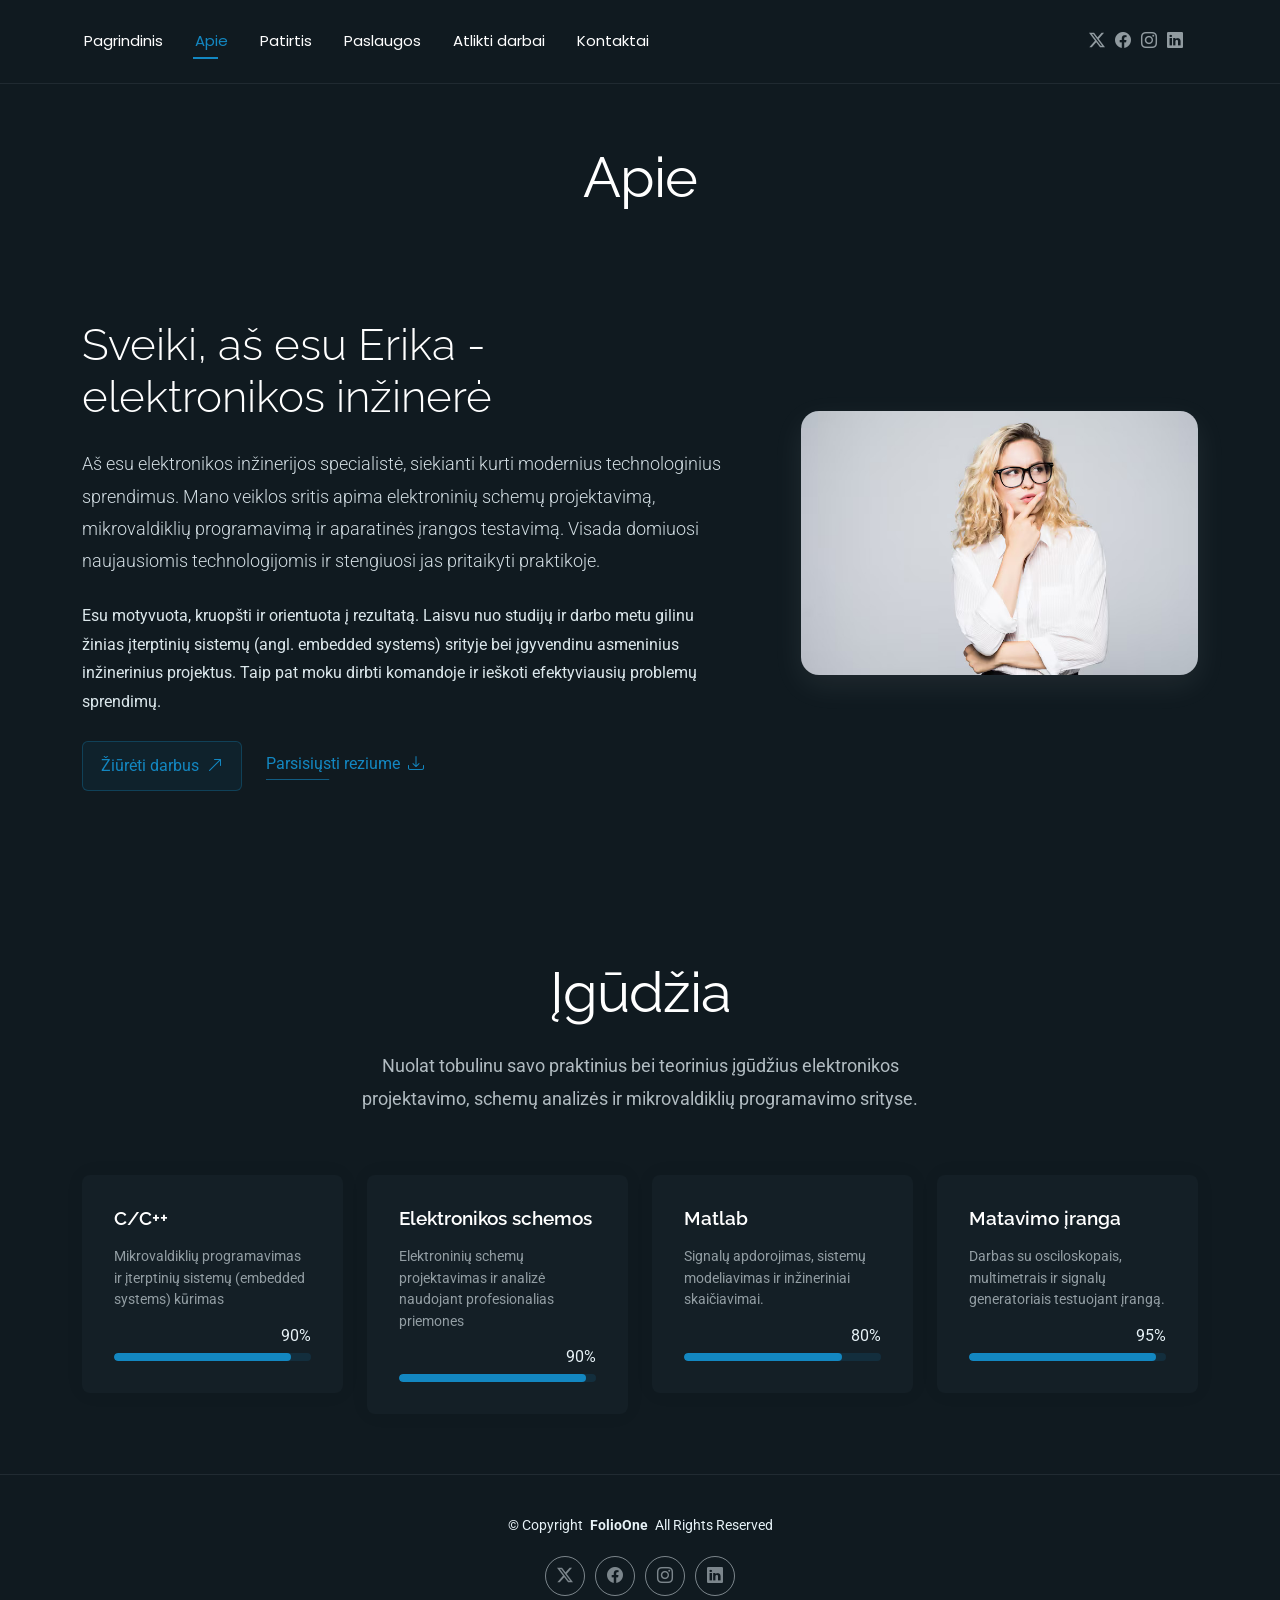
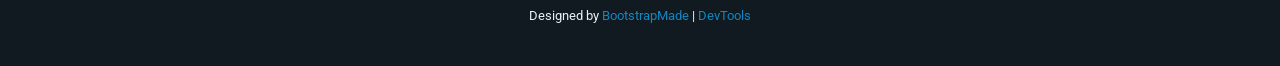
==== commit 0f8e90d0: "8" ====
--- a/about.html
+++ b/about.html
@@ -1,5 +1,5 @@
 <!DOCTYPE html>
-<html lang="en">
+<html lang="lt">
 
 <head>
   <meta charset="utf-8">
@@ -9,7 +9,7 @@
   <meta name="keywords" content="">
 
   <!-- Favicons -->
-  <link href="assets/img/favicon.png" rel="icon">
+  <link href="assets/img/electronics.png" rel="icon">
   <link href="assets/img/apple-touch-icon.png" rel="apple-touch-icon">
 
   <!-- Fonts -->
@@ -52,7 +52,7 @@
           <li><a href="about.html" class="active">Apie</a></li>
           <li><a href="resume.html">Patirtis</a></li>
           <li><a href="services.html">Paslaugos</a></li>
-          <li><a href="portfolio.html">Portfelis</a></li>
+          <li><a href="portfolio.html">Atlikti darbai</a></li>
           <li><a href="contact.html">Kontaktai</a></li>
         </ul>
         <i class="mobile-nav-toggle d-xl-none bi bi-list"></i>
@@ -119,8 +119,8 @@
 
       <!-- Section Title -->
       <div class="container section-title" data-aos="fade-up">
-        <h2>Skills</h2>
-        <p>Necessitatibus eius consequatur ex aliquid fuga eum quidem sint consectetur velit. Sed ut perspiciatis unde omnis iste natus error sit voluptatem accusantium doloremque laudantium totam rem aperiam</p>
+        <h2>Įgūdžia</h2>
+        <p>Nuolat tobulinu savo praktinius bei teorinius įgūdžius elektronikos projektavimo, schemų analizės ir mikrovaldiklių programavimo srityse.</p>
       </div><!-- End Section Title -->
 
       <div class="container" data-aos="fade-up" data-aos-delay="100">
@@ -129,8 +129,8 @@
 
           <div class="col-md-6 col-lg-3" data-aos="fade-up" data-aos-delay="100">
             <div class="skill-box">
-              <h3>HTML</h3>
-              <p>Sed ut perspiciatis unde omnis iste natus error sit voluptatem.</p>
+              <h3>C/C++</h3>
+              <p>Mikrovaldiklių programavimas ir įterptinių sistemų (embedded systems) kūrimas</p>
               <span class="text-end d-block">90%</span>
               <div class="progress">
                 <div class="progress-bar" role="progressbar" aria-valuenow="90" aria-valuemin="0" aria-valuemax="100"></div>
@@ -140,8 +140,8 @@
 
           <div class="col-md-6 col-lg-3" data-aos="fade-up" data-aos-delay="200">
             <div class="skill-box">
-              <h3>CSS</h3>
-              <p>Nemo enim ipsam voluptatem quia voluptas sit aspernatur.</p>
+              <h3>Elektronikos schemos</h3>
+              <p>Elektroninių schemų projektavimas ir analizė naudojant profesionalias priemones</p>
               <span class="text-end d-block">90%</span>
               <div class="progress">
                 <div class="progress-bar" role="progressbar" aria-valuenow="95" aria-valuemin="0" aria-valuemax="100"></div>
@@ -151,8 +151,8 @@
 
           <div class="col-md-6 col-lg-3" data-aos="fade-up" data-aos-delay="300">
             <div class="skill-box">
-              <h3>JavaScript</h3>
-              <p>Neque porro quisquam est qui dolorem ipsum quia dolor.</p>
+              <h3>Matlab</h3>
+              <p>Signalų apdorojimas, sistemų modeliavimas ir inžineriniai skaičiavimai.</p>
               <span class="text-end d-block">80%</span>
               <div class="progress">
                 <div class="progress-bar" role="progressbar" aria-valuenow="80" aria-valuemin="0" aria-valuemax="100"></div>
@@ -162,11 +162,11 @@
 
           <div class="col-md-6 col-lg-3" data-aos="fade-up" data-aos-delay="400">
             <div class="skill-box">
-              <h3>Photoshop</h3>
-              <p>Quis autem vel eum iure reprehenderit qui in ea voluptate.</p>
-              <span class="text-end d-block">55%</span>
-              <div class="progress">
-                <div class="progress-bar" role="progressbar" aria-valuenow="55" aria-valuemin="0" aria-valuemax="100">
+              <h3>Matavimo įranga</h3>
+              <p>Darbas su osciloskopais, multimetrais ir signalų generatoriais testuojant įrangą.</p>
+              <span class="text-end d-block">95%</span>
+              <div class="progress">
+                <div class="progress-bar" role="progressbar" aria-valuenow="95" aria-valuemin="0" aria-valuemax="100">
                 </div>
               </div>
             </div>
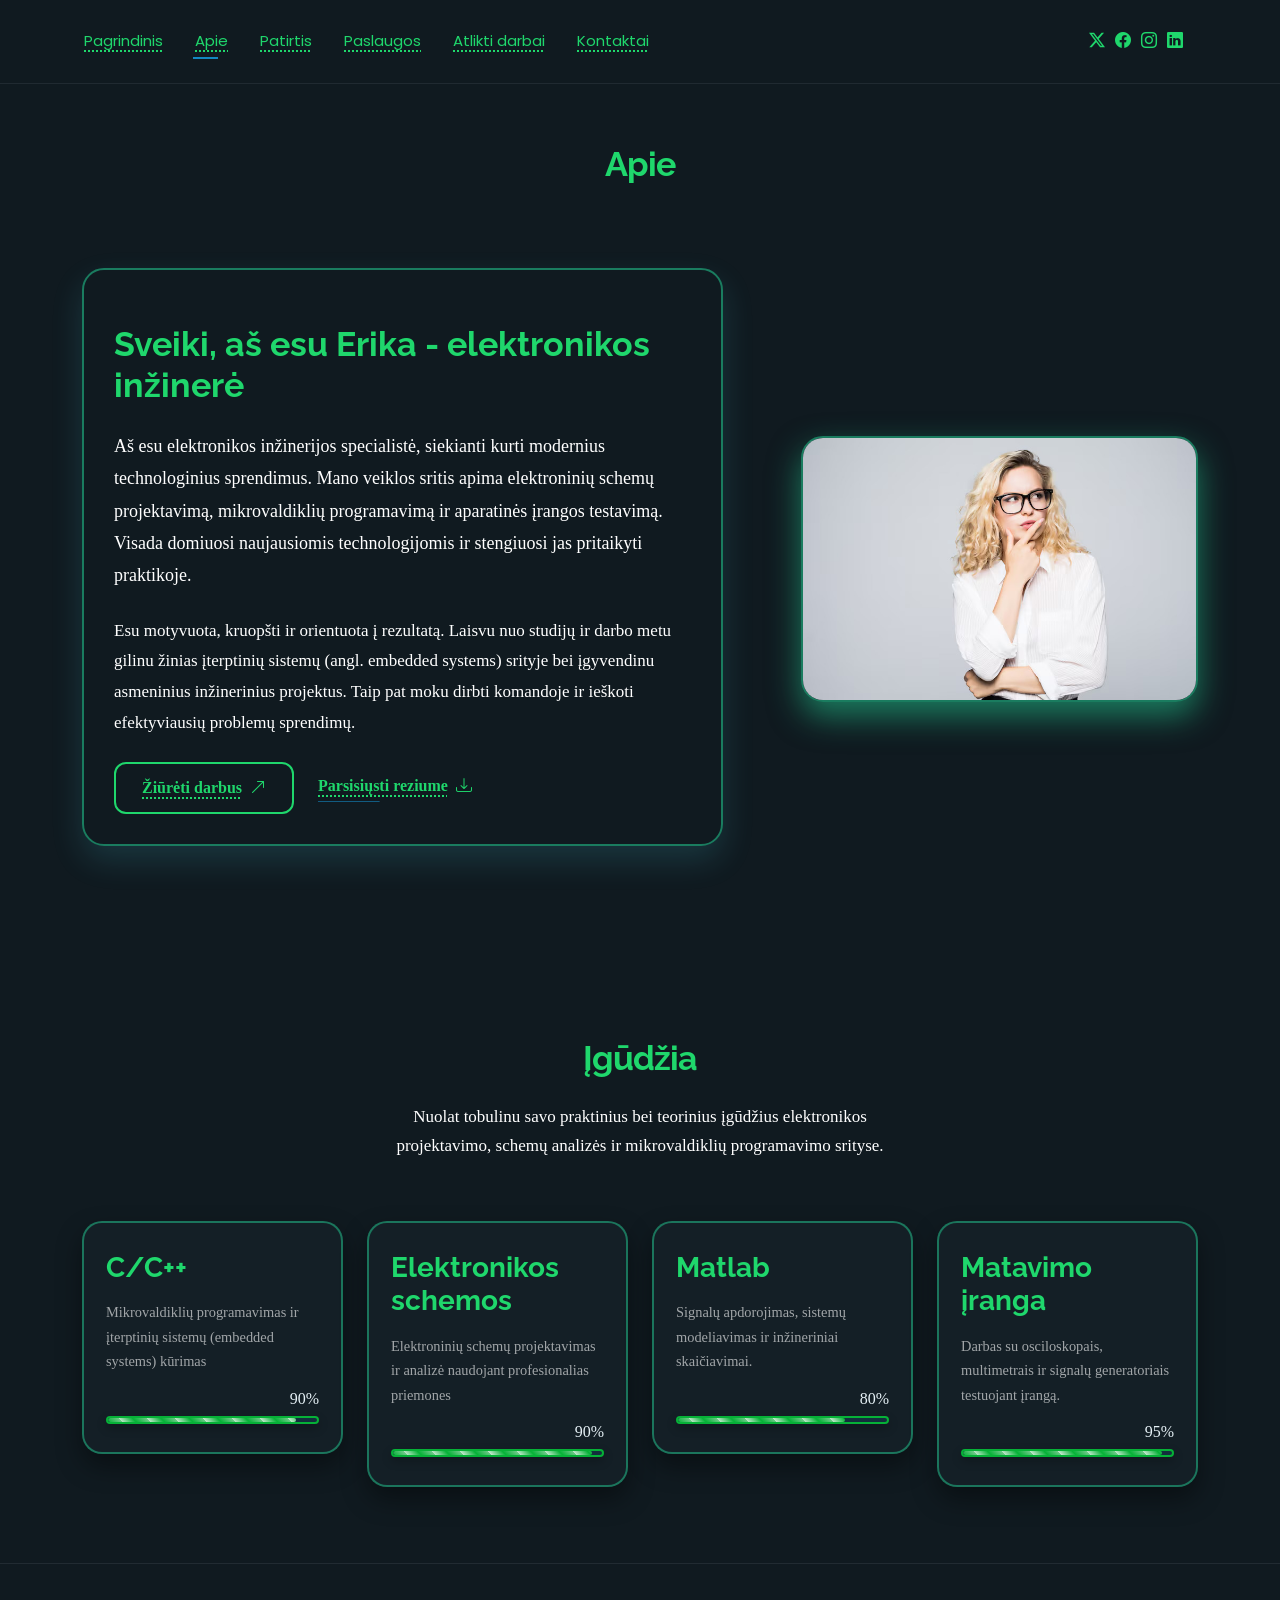
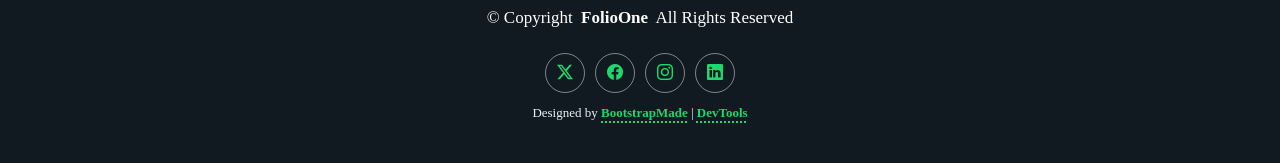
==== commit d67b21fd: "9" ====
--- a/about.html
+++ b/about.html
@@ -26,6 +26,7 @@
 
   <!-- Main CSS File -->
   <link href="assets/css/main.css" rel="stylesheet">
+  <link href="assets/css/custom.css" rel="stylesheet">
 
   <!-- =======================================================
   * Template Name: FolioOne
--- a/assets/css/custom.css
+++ b/assets/css/custom.css
@@ -0,0 +1,392 @@
+
+body {
+  font-family: "Times New Roman", serif;
+}
+
+.hero .hero-content h1,
+.hero .hero-content h1 .highlight,
+.hero .hero-content h1::after,
+.hero .hero-content h1::before,
+.hero .hero-content h1 .highlight::after,
+.hero .hero-content h1 .highlight::before {
+  border-bottom: none !important;
+  text-decoration: none !important;
+  background-image: none !important;
+  box-shadow: none !important;
+}
+
+.hero .hero-content h1,
+.hero .hero-content h1 .highlight {
+  font-size: 46px !important;
+  font-weight: 800 !important;
+  color: #1fd76c !important;
+ 
+}
+
+h2, .h2,
+.main h2, .section h2, .section-title h2, .headline,
+.about .section-title h2, .about .intro-content h2, .about .intro-content h2.headline,
+.skills .section-title h2 {
+  font-size: 34px !important;
+  font-weight: 700 !important;
+  color: #1fd76c !important;
+}
+
+
+h3, .h3,
+.main h3, .section h3, .skill-box h3,
+.skills .skill-box h3 {
+  font-size: 28px !important;
+  font-weight: 700 !important;
+  color: #1fd76c !important;
+}
+
+h4, .h4,
+.main h4, .section h4, .info-item h4, .info-item .content h4,
+.contact .info-item h4, .contact .info-item .content h4,
+#contact .info-item h4, #contact .info-item .content h4 {
+  font-size: 22px;
+  font-weight: 600;
+  color: #1fd76c !important;
+}
+
+h5, .h5,
+.main h5, .section h5 {
+  font-size: 18px;
+  font-weight: 600;
+  color: #1fd76c !important;
+}
+
+h6, .h6,
+.main h6, .section h6 {
+  font-size: 15px;
+  font-weight: 600;
+  color: #1fd76c !important;
+}
+
+p, p.lead,
+.main p, .section p, .info-box p, .contact-form p,
+.resume .resume-item p, .resume .resume-item li {
+  font-size: 17px;
+  line-height: 1.7;
+  color: #ffffff !important;
+}
+
+.btn,
+.btn-primary,
+.hero .btn-primary,
+.contact-form button[type="submit"] {
+  background-color:#1fd76c !important;
+  color: #000000 !important;
+  border: 2px solid #1fd76c !important;
+  border-radius: 12px !important;
+  padding: 12px 26px !important;
+  font-weight: 700 !important;
+  letter-spacing: 0.5px;
+  transition: all 0.25s ease;
+}
+
+.btn:hover,
+.btn-primary:hover,
+.hero .btn-primary:hover,
+.contact-form button[type="submit"]:hover {
+  background-color: #1fd76c !important;
+  border-color: #1fd76c !important;
+  color: #1fd76c !important;
+  transform: translateY(-2px);
+  box-shadow: 0 6px 18px #1fd76c;
+}
+
+.btn:active,
+.btn-primary:active,
+.hero .btn-primary:active,
+.contact-form button[type="submit"]:active {
+  background-color: #1fd76c !important;
+  border-color: #1fd76c !important;
+  transform: translateY(1px);
+  box-shadow: none;
+}
+
+.btn-outline,
+.btn-ghost,
+.hero .btn-outline,
+.about .btn-ghost {
+  background-color: transparent !important;
+  color: #1fd76c !important;
+  border: 2px solid #1fd76c !important;
+  border-radius: 12px !important;
+  padding: 12px 26px !important;
+  font-weight: 700 !important;
+  transition: all 0.25s ease;
+}
+
+.btn-outline:hover,
+.btn-ghost:hover,
+.hero .btn-outline:hover,
+.about .btn-ghost:hover {
+  background-color: #1fd76c !important;
+  color: #1fd76c !important;
+  transform: translateY(-2px);
+}
+
+.btn-outline:active,
+.btn-ghost:active,
+.hero .btn-outline:active,
+.about .btn-ghost:active {
+  background-color: #1fd76c !important;
+  border-color: #1fd76c !important;
+  transform: translateY(1px);
+}
+
+.portfolio .portfolio-filters li,
+.portfolio-filters li {
+  background-color: #1fd76c !important;
+  color: #101a20 !important;
+  border: 2px solid #1fd76c !important;
+  border-radius: 14px !important;
+  padding: 10px 24px !important;
+  font-weight: 700 !important;
+  transition: all 0.25s ease;
+}
+
+.portfolio .portfolio-filters li:hover,
+.portfolio-filters li:hover,
+.portfolio .portfolio-filters li.filter-active,
+.portfolio-filters li.filter-active {
+  background-color: #1fd76c !important;
+  border-color: #1fd76c !important;
+  color: #101a20 !important;
+  transform: translateY(-2px);
+  box-shadow: 0 8px 20px rgba(77, 208, 225, 0.35);
+}
+
+.portfolio .portfolio-filters li:active,
+.portfolio-filters li:active {
+  background-color: #1fd76c !important;
+  border-color: #1fd76c !important;
+  color: #101a20 !important;
+  transform: translateY(1px);
+  box-shadow: none;
+}
+
+a,
+.main a:not(.btn):not(.btn-primary):not(.btn-outline):not(.btn-ghost),
+.link-underline,
+.footer .credits a {
+  color: #1fd76c !important;
+  text-decoration: underline dotted 2px !important;
+  text-underline-offset: 4px;
+  font-weight: 600;
+  transition: color 0.2s ease;
+}
+
+a:hover,
+.main a:not(.btn):not(.btn-primary):not(.btn-outline):not(.btn-ghost):hover,
+.link-underline:hover,
+.footer .credits a:hover {
+  color: #1fd76c !important;
+  text-decoration: underline solid 2px !important;
+}
+
+a:active,
+.main a:not(.btn):not(.btn-primary):not(.btn-outline):not(.btn-ghost):active,
+.link-underline:active {
+  color: #1fd76c !important;
+}
+
+.about .intro-content {
+  padding: 30px !important;
+  margin-bottom: 24px !important;
+  border: 2px solid rgba(37, 221, 157, 0.5) !important;
+  border-radius: 22px !important;
+  box-shadow: 0 14px 32px rgba(77, 208, 225, 0.16) !important;
+}
+
+.about .profile-photo {
+  border: 2px solid rgba(37, 221, 157, 0.5) !important;
+  border-radius: 22px !important;
+  box-shadow: 0 14px 32px  rgba(37, 221, 157, 0.5) !important;
+}
+
+.skills .skill-box {
+  padding: 28px 22px !important;
+  margin-bottom: 16px !important;
+  border: 2px solid rgba(37, 221, 157, 0.45) !important;
+  border-radius: 20px !important;
+  box-shadow: 0 12px 26px rgba(0, 0, 0, 0.4) !important;
+}
+
+.resume .resume-item {
+  padding: 28px !important;
+  margin-bottom: 32px !important;
+  border: 2px solid rgba(37, 221, 157, 0.5) !important;
+  border-radius: 22px !important;
+  box-shadow: 0 14px 32px rgba(37, 221, 157, 0.16) !important;
+}
+
+.resume .education-item,
+.resume .experience-item {
+  padding-bottom: 20px !important;
+  margin-bottom: 20px !important;
+}
+
+.portfolio .portfolio-card,
+.portfolio .portfolio-item .portfolio-card {
+  padding: 10px !important;
+  margin-bottom: 12px !important;
+  border: 2px solid rgba(37, 221, 157, 0.5) !important;
+  border-radius: 22px !important;
+  overflow: hidden;
+  box-shadow: 0 14px 32px rgba(37, 221, 157, 0.16) !important;
+}
+
+.portfolio .portfolio-info {
+  padding: 22px !important;
+}
+
+.services .table-responsive,
+.contact .info-box,
+.contact .contact-form,
+#contact .info-box,
+#contact .contact-form {
+  padding: 26px !important;
+  border: 2px solid rgba(37, 221, 157, 0.45) !important;
+  border-radius: 20px !important;
+  box-shadow: 0 12px 28px rgba(0, 0, 0, 0.4) !important;
+}
+
+.progress {
+  height: 18px;                       
+  background-color: #1f2a44;        
+  border-radius: 4px;                 
+  border: 2px solid #06b137;        
+  box-shadow: 0 4px 10px rgba(0, 0, 0, 0.25); 
+}
+
+.progress .progress-bar {
+  background: repeating-linear-gradient(
+    45deg, #06b137, #6fc989 10px, #bfe6ca 10px, #06b137 20px
+  );                                 
+  border-radius: 0;
+}
+
+
+#scroll-top.scroll-top {
+  background-color: #1f2a44;        
+  border: 2px solid #06b137;         
+  border-radius: 8px;                 
+  width: 52px;                      
+  height: 52px;
+  box-shadow: 0 6px 16px rgba(6, 177, 55, 0.45); 
+}
+
+#scroll-top.scroll-top i {
+  color: #06b137;                     
+  font-size: 32px;
+}
+
+#scroll-top.scroll-top:hover {
+  background-color: #06b137;
+}
+#scroll-top.scroll-top:hover i {
+  color: #1f2a44;
+}
+
+.steps-list {
+  list-style: none;
+  counter-reset: step;
+  padding-left: 0;
+}
+.steps-list li {
+  counter-increment: step;
+  position: relative;
+  padding: 10px 12px 10px 52px;
+  margin-bottom: 10px;
+  background: #f3f6fb;
+  border-radius: 8px;
+}
+.steps-list li::before {
+  content: counter(step);
+  position: absolute;
+  left: 10px;
+  top: 50%;
+  transform: translateY(-50%);
+  width: 30px;
+  height: 30px;
+  line-height: 30px;
+  text-align: center;
+  border-radius: 50%;
+  background: #1f2a44;
+  color: #0ec96c;
+  font-weight: 700;
+}
+
+.tech-list {
+  list-style: none;
+  padding-left: 0;
+}
+.tech-list > li {
+  position: relative;
+  padding-left: 28px;
+  margin-bottom: 8px;
+}
+.tech-list > li::before {
+  content: "\25C6";            /* ромб */
+  position: absolute;
+  left: 0;
+  color: #0ec96c;
+  font-size: 14px;
+}
+
+.tech-list ul {
+  list-style: none;
+  margin-top: 8px;
+  padding-left: 20px;
+  border-left: 3px dashed #0ec96c;
+}
+.tech-list ul li {
+  font-size: 0.9em;
+  font-style: italic;
+  color: #5a6478;
+  padding-left: 18px;
+  position: relative;
+}
+.tech-list ul li::before {
+  content: "\2192";            
+  position: absolute;
+  left: 0;
+  color: #1f2a44;
+  font-style: normal;
+}
+
+.services-page .table thead th {
+  background-color: #1f2a44;
+  color: #0ec96c;
+  text-transform: uppercase;
+  letter-spacing: 1px;
+  font-size: 0.85rem;
+  border-bottom: 3px solid #0ec96c;
+}
+
+.services-page .table.table-striped > tbody > tr:nth-of-type(odd) > * {
+  --bs-table-bg-type: #eef2f9;
+}
+.services-page .table.table-striped > tbody > tr:nth-of-type(even) > * {
+  --bs-table-bg-type: #ffffff;
+}
+.services-page .table tbody tr {
+  transition: background-color 0.2s;
+}
+.services-page .table tbody tr:hover > * {
+  --bs-table-bg-type: #d7e4db;
+}
+
+.services-page .table th,
+.services-page .table td {
+  padding: 14px 18px;
+  vertical-align: middle;
+}
+
+.steps-list li {
+  color: #1f2a44;
+}
